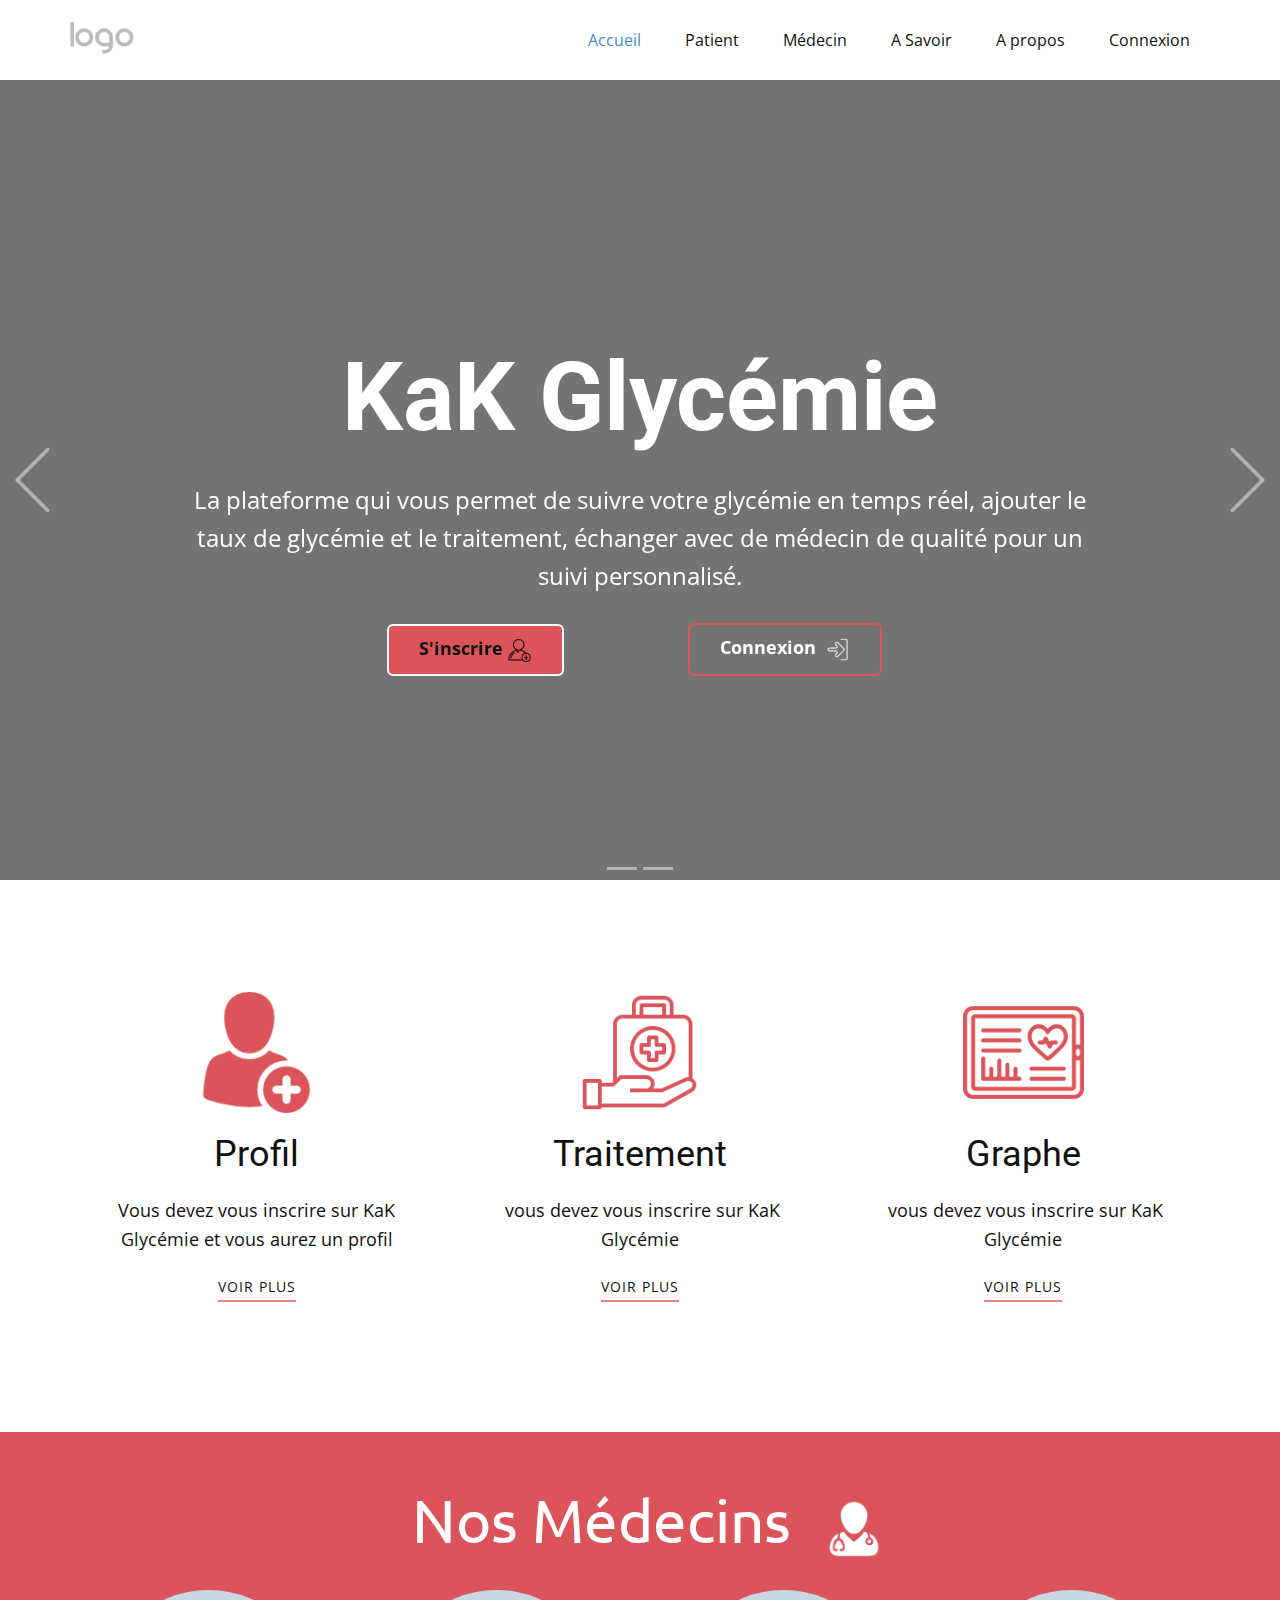
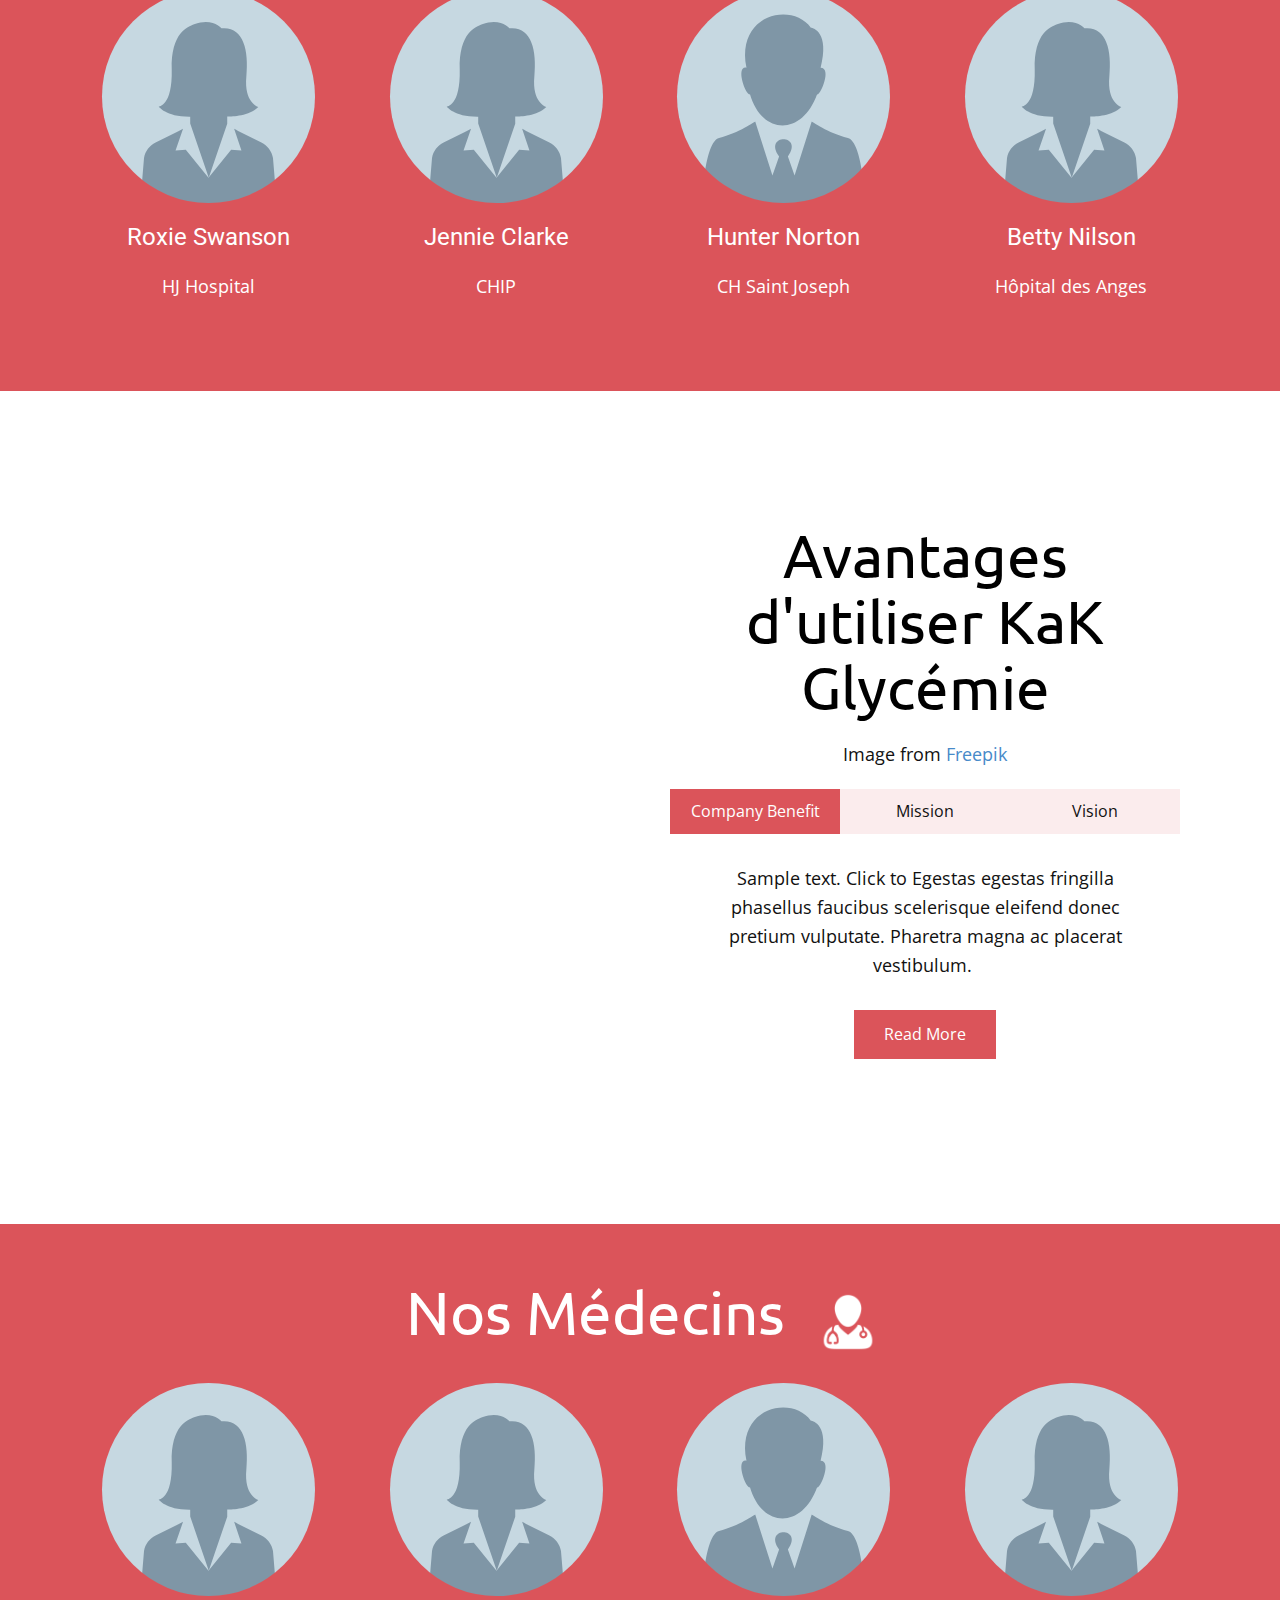
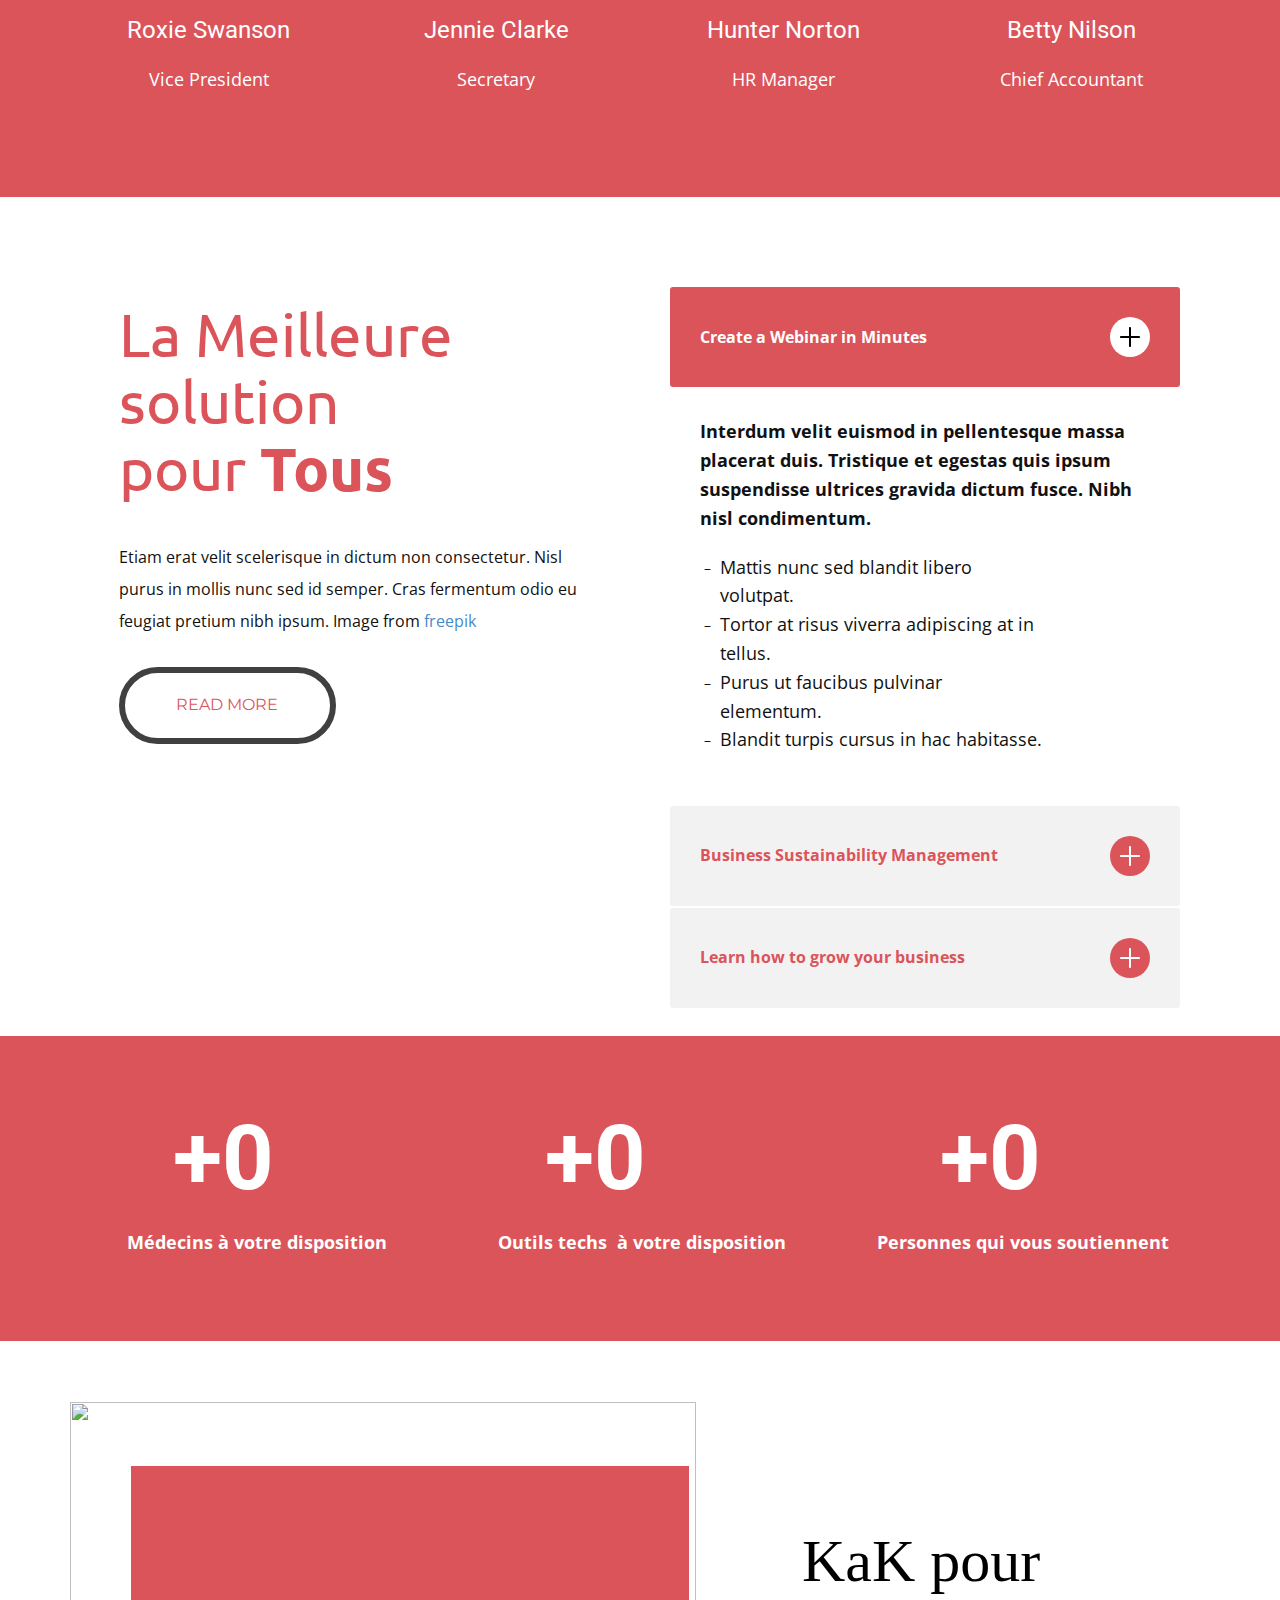
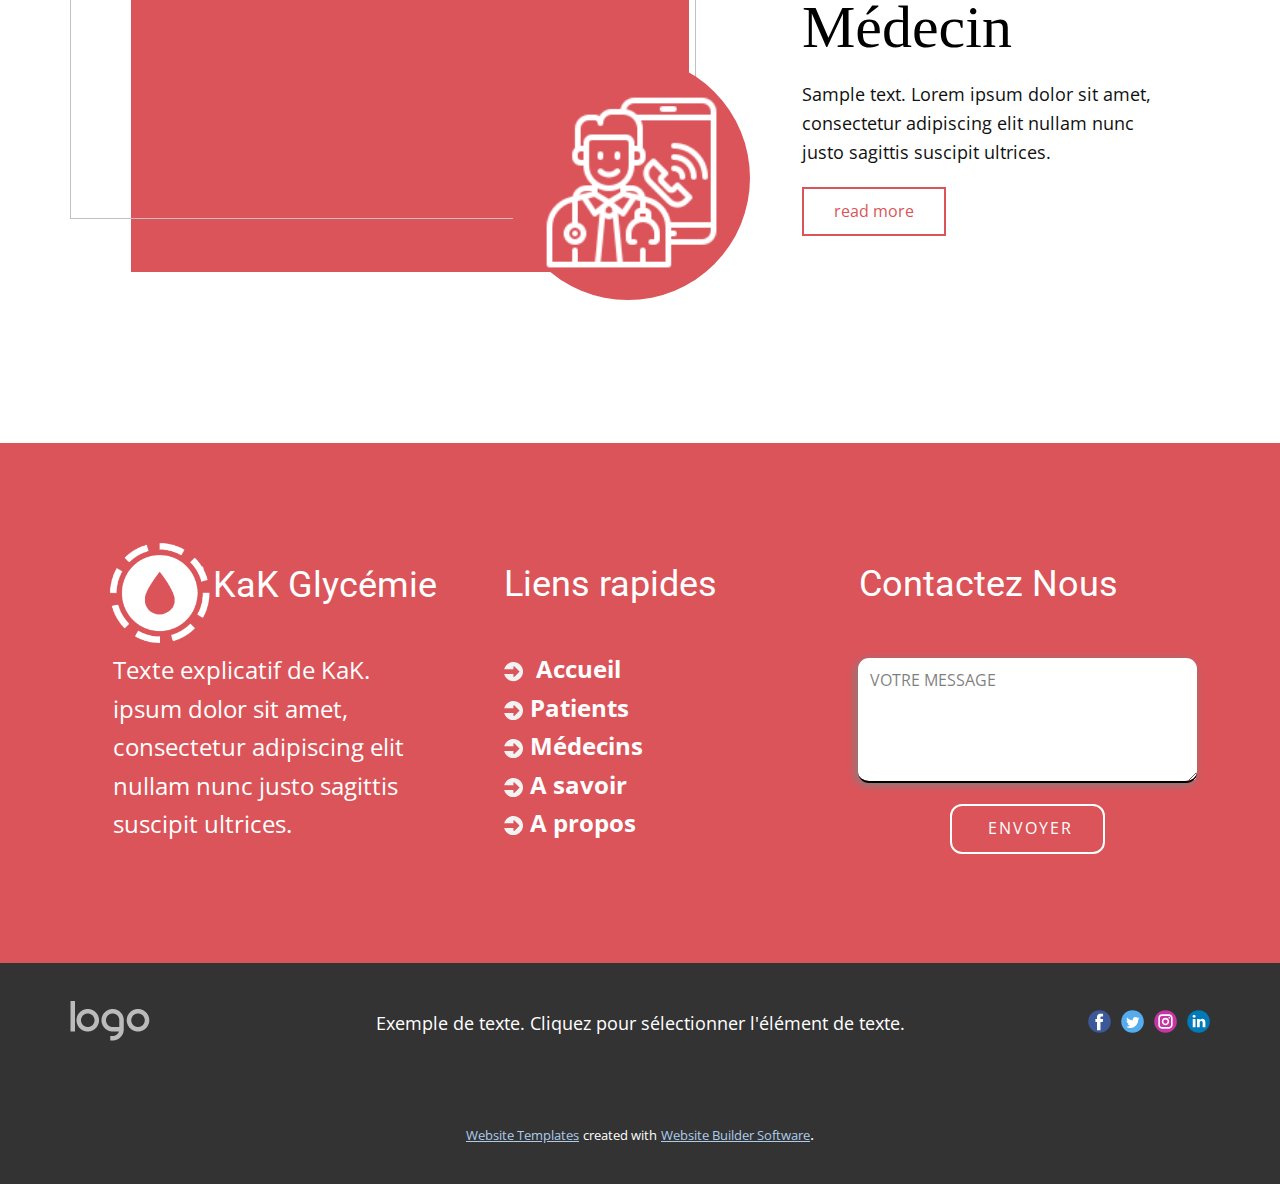
==== index.html @ fdfb2a0a "first commit" ====
<!DOCTYPE html>
<html style="font-size: 16px;" lang="fr">

<head>
  <meta name="viewport" content="width=device-width, initial-scale=1.0">
  <meta charset="utf-8">
  <meta name="keywords" content="KaK Glycémie">
  <meta name="description" content="">
  <title>Home</title>
  <link rel="stylesheet" href="nicepage.css" media="screen">
  <link rel="stylesheet" href="Home.css" media="screen">
  <script class="u-script" type="text/javascript" src="jquery.js" defer=""></script>
  <script class="u-script" type="text/javascript" src="nicepage.js" defer=""></script>
  <meta name="generator" content="Nicepage 5.13.1, nicepage.com">
  <meta name="referrer" content="origin">
  <link id="u-theme-google-font" rel="stylesheet"
    href="https://fonts.googleapis.com/css?family=Roboto:100,100i,300,300i,400,400i,500,500i,700,700i,900,900i|Open+Sans:300,300i,400,400i,500,500i,600,600i,700,700i,800,800i">
  <link id="u-page-google-font" rel="stylesheet"
    href="https://fonts.googleapis.com/css?family=Ubuntu:300,300i,400,400i,500,500i,700,700i|Montserrat:100,100i,200,200i,300,300i,400,400i,500,500i,600,600i,700,700i,800,800i,900,900i">










  <script type="application/ld+json">{
		"@context": "http://schema.org",
		"@type": "Organization",
		"name": "",
		"logo": "images/default-logo.png",
		"sameAs": []
}</script>
  <meta name="theme-color" content="#478ac9">
  <meta property="og:title" content="Home">
  <meta property="og:type" content="website">
  <meta data-intl-tel-input-cdn-path="intlTelInput/">
</head>

<body data-home-page="Home.html" data-home-page-title="Home" class="u-body u-xl-mode" data-lang="fr">
  <header class="u-clearfix u-header u-header" id="sec-407e">
    <div class="u-clearfix u-sheet u-valign-middle u-sheet-1">
      <a href="https://nicepage.com" class="u-image u-logo u-image-1" data-image-width="80" data-image-height="40">
        <img src="images/default-logo.png" class="u-logo-image u-logo-image-1">
      </a>
      <nav class="u-menu u-menu-dropdown u-offcanvas u-menu-1">
        <div class="menu-collapse" style="font-size: 1rem; letter-spacing: 0px;">
          <a class="u-button-style u-custom-left-right-menu-spacing u-custom-padding-bottom u-custom-top-bottom-menu-spacing u-nav-link u-text-active-palette-1-base u-text-hover-palette-2-base"
            href="#">
            <svg class="u-svg-link" viewBox="0 0 24 24">
              <use xmlns:xlink="http://www.w3.org/1999/xlink" xlink:href="#menu-hamburger"></use>
            </svg>
            <svg class="u-svg-content" version="1.1" id="menu-hamburger" viewBox="0 0 16 16" x="0px" y="0px"
              xmlns:xlink="http://www.w3.org/1999/xlink" xmlns="http://www.w3.org/2000/svg">
              <g>
                <rect y="1" width="16" height="2"></rect>
                <rect y="7" width="16" height="2"></rect>
                <rect y="13" width="16" height="2"></rect>
              </g>
            </svg>
          </a>
        </div>
        <div class="u-custom-menu u-nav-container">
          <ul class="u-nav u-unstyled u-nav-1">
            <li class="u-nav-item"><a
                class="u-button-style u-nav-link u-text-active-palette-1-base u-text-hover-palette-2-base" href="index.html"
                style="padding: 10px 20px;">Accueil</a>
            </li>
            <li class="u-nav-item"><a
              class="u-button-style u-nav-link u-text-active-palette-1-base u-text-hover-palette-2-base" href="patient.html"
              style="padding: 10px 20px;">Patient</a>
          </li>
          <li class="u-nav-item"><a
            class="u-button-style u-nav-link u-text-active-palette-1-base u-text-hover-palette-2-base" href="medecin.html"
            style="padding: 10px 20px;">Médecin</a>
          </li>
          <li class="u-nav-item"><a
            class="u-button-style u-nav-link u-text-active-palette-1-base u-text-hover-palette-2-base" href="asavoir.html"
            style="padding: 10px 20px;">A Savoir</a>
          </li>
          <li class="u-nav-item"><a
            class="u-button-style u-nav-link u-text-active-palette-1-base u-text-hover-palette-2-base" href="À-propos-de.html"
            style="padding: 10px 20px;">A propos</a>
          </li>
          <li class="u-nav-item"><a
            class="u-button-style u-nav-link u-text-active-palette-1-base u-text-hover-palette-2-base" href="#"
            style="padding: 10px 20px;">Connexion</a>
          </li>
          </ul>
        </div>
        <div class="u-custom-menu u-nav-container-collapse">
          <div class="u-black u-container-style u-inner-container-layout u-opacity u-opacity-95 u-sidenav">
            <div class="u-inner-container-layout u-sidenav-overflow">
              <div class="u-menu-close"></div>
              <ul class="u-align-center u-nav u-popupmenu-items u-unstyled u-nav-2">
                <li class="u-nav-item"><a class="u-button-style u-nav-link" href="index.html">Accueil</a>
                </li>
                <li class="u-nav-item"><a class="u-button-style u-nav-link" href="À-propos-de.html">À propos de</a>
                </li>
                <li class="u-nav-item"><a class="u-button-style u-nav-link" href="#">asavoir</a>
                </li>
                <li class="u-nav-item"><a class="u-button-style u-nav-link" href="#">connexion</a>
                </li>
                <li class="u-nav-item"><a class="u-button-style u-nav-link" href="#">Home</a>
                </li>
                <li class="u-nav-item"><a class="u-button-style u-nav-link" href="asavoir.html">asavoir</a>
                </li>
              </ul>
            </div>
          </div>
          <div class="u-black u-menu-overlay u-opacity u-opacity-70"></div>
        </div>
      </nav>
    </div>
  </header>
  <section class="u-carousel u-slide u-block-5c04-1" id="carousel_7683" data-interval="5000" data-u-ride="carousel">
    <ol class="u-absolute-hcenter u-carousel-indicators u-block-5c04-2">
      <li data-u-target="#carousel_7683" class="u-active u-grey-30" data-u-slide-to="0"></li>
      <li data-u-target="#carousel_7683" class="u-grey-30" data-u-slide-to="1"></li>
    </ol>
    <div class="u-carousel-inner" role="listbox">
      <div class="u-active u-align-center u-carousel-item u-clearfix u-image u-shading u-section-1-1" src=""
        data-image-width="1280" data-image-height="853">
        <div class="u-clearfix u-sheet u-sheet-1">
          <h1 class="u-text u-text-default u-title u-text-1">KaK Glycémie</h1>
          <p class="u-large-text u-text u-text-variant u-text-2">La plateforme qui vous permet de suivre votre glycémie
            en temps réel, ajouter le taux de glycémie et le traitement, échanger avec de médecin de qualité pour un
            suivi personnalisé.</p>
          <a href="https://nicepage.com/c/grid-website-templates"
            class="u-border-2 u-border-palette-2-base u-btn u-btn-round u-button-style u-hover-palette-2-base u-none u-radius-6 u-text-body-alt-color u-text-hover-white u-btn-1">Connexion&nbsp;&nbsp;<span
              class="u-file-icon u-icon u-text-white u-icon-1"><img src="images/5178725-48355509.png" alt=""></span>
          </a>
          <a href="https://nicepage.com/c/grid-website-templates"
            class="u-active-palette-2-dark-1 u-border-2 u-border-active-white u-border-hover-black u-border-white u-btn u-btn-round u-button-style u-palette-2-base u-radius-6 u-text-body-color u-text-hover-white u-btn-2">
            S'inscrire&nbsp;<span class="u-file-icon u-icon u-icon-2"><img src="images/184304.png" alt=""></span>
          </a>
        </div>
      </div>
      <div class="u-align-center u-carousel-item u-clearfix u-image u-shading u-section-1-2" src=""
        data-image-width="531" data-image-height="302">
        <div class="u-clearfix u-sheet u-sheet-1">
          <h1 class="u-text u-text-default u-title u-text-1">KaK Glycémie</h1>
          <p class="u-large-text u-text u-text-variant u-text-2">La plateforme qui vous permet de suivre votre glycémie
            en temps réel, ajouter le taux de glycémie et le traitement, échanger avec de médecin de qualité pour un
            suivi personnalisé.</p>
          <a href="https://nicepage.com/c/grid-website-templates"
            class="u-border-2 u-border-palette-2-base u-btn u-btn-round u-button-style u-hover-palette-2-base u-none u-radius-6 u-text-body-alt-color u-text-hover-white u-btn-1">Connexion&nbsp;&nbsp;<span
              class="u-file-icon u-icon u-text-white u-icon-1"><img src="images/5178725-48355509.png" alt=""></span>
          </a>
          <a href="https://nicepage.com/c/grid-website-templates"
            class="u-active-palette-2-dark-1 u-border-2 u-border-active-white u-border-hover-black u-border-white u-btn u-btn-round u-button-style u-palette-2-base u-radius-6 u-text-body-color u-text-hover-white u-btn-2">
            S'inscrire&nbsp;<span class="u-file-icon u-icon u-icon-2"><img src="images/184304.png" alt=""></span>
          </a>
        </div>
      </div>
    </div>
    <a class="u-absolute-vcenter u-carousel-control u-carousel-control-prev u-text-grey-30 u-block-5c04-3"
      href="#carousel_7683" role="button" data-u-slide="prev">
      <span aria-hidden="true">
        <svg class="u-svg-link" viewBox="0 0 477.175 477.175">
          <path d="M145.188,238.575l215.5-215.5c5.3-5.3,5.3-13.8,0-19.1s-13.8-5.3-19.1,0l-225.1,225.1c-5.3,5.3-5.3,13.8,0,19.1l225.1,225
                    c2.6,2.6,6.1,4,9.5,4s6.9-1.3,9.5-4c5.3-5.3,5.3-13.8,0-19.1L145.188,238.575z"></path>
        </svg>
      </span>
      <span class="sr-only">Previous</span>
    </a>
    <a class="u-absolute-vcenter u-carousel-control u-carousel-control-next u-text-grey-30 u-block-5c04-4"
      href="#carousel_7683" role="button" data-u-slide="next">
      <span aria-hidden="true">
        <svg class="u-svg-link" viewBox="0 0 477.175 477.175">
          <path
            d="M360.731,229.075l-225.1-225.1c-5.3-5.3-13.8-5.3-19.1,0s-5.3,13.8,0,19.1l215.5,215.5l-215.5,215.5
                    c-5.3,5.3-5.3,13.8,0,19.1c2.6,2.6,6.1,4,9.5,4c3.4,0,6.9-1.3,9.5-4l225.1-225.1C365.931,242.875,365.931,234.275,360.731,229.075z">
          </path>
        </svg>
      </span>
      <span class="sr-only">Suivant</span>
    </a>
  </section>
  <section class="u-align-center u-clearfix u-section-2" id="sec-c977">
    <div class="u-align-left u-clearfix u-sheet u-valign-middle u-sheet-1">
      <div class="u-expanded-width u-list u-list-1">
        <div class="u-repeater u-repeater-1">
          <div class="u-align-center u-container-style u-list-item u-repeater-item">
            <div class="u-container-layout u-similar-container u-valign-top u-container-layout-1"><span
                class="u-file-icon u-icon u-text-palette-2-base u-icon-1"><img src="images/72648-87b3c86e.png"
                  alt=""></span>
              <h3 class="u-align-center u-text u-text-default u-text-1">Profil</h3>
              <p class="u-align-center u-text u-text-2"> Vous devez vous inscrire sur KaK Glycémie et vous aurez un
                profil</p>
              <a href=""
                class="u-active-none u-border-2 u-border-no-left u-border-no-right u-border-no-top u-border-palette-2-light-1 u-btn u-button-style u-hover-none u-none u-text-body-color u-btn-1">VOir
                plus</a>
            </div>
          </div>
          <div class="u-container-style u-list-item u-repeater-item">
            <div class="u-container-layout u-similar-container u-valign-top u-container-layout-2"><span
                class="u-file-icon u-icon u-text-palette-2-base u-icon-2"><img src="images/3079219-feb4d4a1.png"
                  alt=""></span>
              <h3 class="u-align-center u-text u-text-default u-text-3">Traitement</h3>
              <p class="u-align-center u-text u-text-4"> &nbsp;vous devez vous inscrire sur KaK Glycémie</p>
              <a href=""
                class="u-active-none u-border-2 u-border-no-left u-border-no-right u-border-no-top u-border-palette-2-light-1 u-btn u-button-style u-hover-none u-none u-text-body-color u-btn-2">Voir
                Plus</a>
            </div>
          </div>
          <div class="u-container-style u-list-item u-repeater-item">
            <div class="u-container-layout u-similar-container u-valign-top u-container-layout-3"><span
                class="u-file-icon u-icon u-text-palette-2-base u-icon-3"><img src="images/6902414-8553c596.png"
                  alt=""></span>
              <h3 class="u-align-center u-text u-text-default u-text-5">Graphe</h3>
              <p class="u-align-center u-text u-text-6"> &nbsp;vous devez vous inscrire sur KaK Glycémie</p>
              <a href=""
                class="u-active-none u-border-2 u-border-no-left u-border-no-right u-border-no-top u-border-palette-2-light-1 u-btn u-button-style u-hover-none u-none u-text-body-color u-btn-3">Voir
                plus</a>
            </div>
          </div>
        </div>
      </div>
    </div>
  </section>
  <section class="u-align-center u-clearfix u-palette-2-base u-section-3" id="sec-0379">
    <div class="u-clearfix u-sheet u-sheet-1">
      <h2 class="u-text u-text-body-alt-color u-text-1">Nos Médecins &nbsp;<span
          class="u-file-icon u-icon u-text-white u-icon-1"><img src="images/4526826-036c2cf5.png" alt=""></span>&nbsp;
      </h2>
      <div class="u-expanded-width u-list u-list-1">
        <div class="u-repeater u-repeater-1">
          <div class="u-align-center u-container-style u-list-item u-repeater-item">
            <div class="u-container-layout u-similar-container u-valign-top u-container-layout-1">
              <div alt="" class="u-image u-image-circle u-image-1" src="" data-image-width="500"
                data-image-height="500"></div>
              <h5 class="u-text u-text-body-alt-color u-text-2">Roxie Swanson</h5>
              <p class="u-text u-text-3">HJ Hospital</p>
            </div>
          </div>
          <div class="u-align-center u-container-style u-list-item u-repeater-item">
            <div class="u-container-layout u-similar-container u-valign-top u-container-layout-2">
              <div alt="" class="u-image u-image-circle u-image-2" src="" data-image-width="500"
                data-image-height="500"></div>
              <h5 class="u-text u-text-body-alt-color u-text-4">Jennie Clarke</h5>
              <p class="u-text u-text-5">CHIP</p>
            </div>
          </div>
          <div class="u-align-center u-container-style u-list-item u-repeater-item">
            <div class="u-container-layout u-similar-container u-valign-top u-container-layout-3">
              <div alt="" class="u-image u-image-circle u-image-3" src="" data-image-width="500"
                data-image-height="500"></div>
              <h5 class="u-text u-text-body-alt-color u-text-6">Hunter Norton</h5>
              <p class="u-text u-text-7">CH Saint Joseph</p>
            </div>
          </div>
          <div class="u-align-center u-container-style u-list-item u-repeater-item">
            <div class="u-container-layout u-similar-container u-valign-top u-container-layout-4">
              <div alt="" class="u-image u-image-circle u-image-4" src="" data-image-width="500"
                data-image-height="500"></div>
              <h5 class="u-text u-text-body-alt-color u-text-8">Betty Nilson</h5>
              <p class="u-text u-text-9">Hôpital des Anges</p>
            </div>
          </div>
        </div>
      </div>
    </div>
  </section>
  <section class="u-clearfix u-section-4" id="carousel_7710">
    <div class="u-clearfix u-sheet u-valign-middle u-sheet-1">
      <div class="u-clearfix u-expanded-width u-layout-wrap u-layout-wrap-1">
        <div class="u-gutter-0 u-layout">
          <div class="u-layout-row">
            <div class="u-container-style u-layout-cell u-size-30 u-layout-cell-1">
              <div class="u-container-layout u-valign-bottom u-container-layout-1">
                <img class="u-expanded-width u-image u-image-contain u-image-default u-image-1"
                  src="images/21517133_37.png" alt="" data-image-width="1300" data-image-height="1733"
                  data-animation-name="customAnimationIn" data-animation-duration="2000">
              </div>
            </div>
            <div class="u-container-align-center u-container-style u-layout-cell u-size-30 u-layout-cell-2">
              <div class="u-container-layout u-valign-middle u-container-layout-2">
                <h2 class="u-align-center u-text u-text-default u-text-1">Avantages d'utiliser KaK Glycémie</h2>
                <p class="u-align-center u-text u-text-2">Image from <a href="https://freepik.com"
                    class="u-active-none u-border-none u-btn u-button-link u-button-style u-hover-none u-none u-text-palette-1-base u-btn-1">Freepik</a>
                </p>
                <div class="u-expanded-width u-tab-links-align-justify u-tabs u-tabs-1">
                  <ul class="u-spacing-0 u-tab-list u-unstyled" role="tablist">
                    <li class="u-tab-item" role="presentation">
                      <a class="active u-active-palette-2-base u-button-style u-hover-palette-2-light-1 u-palette-2-light-3 u-tab-link u-tab-link-1"
                        id="link-tab-77f2" href="#tab-77f2" role="tab" aria-controls="tab-77f2" aria-selected="true">
                        Company Benefit</a>
                    </li>
                    <li class="u-tab-item" role="presentation">
                      <a class="u-active-palette-2-base u-button-style u-hover-palette-2-light-1 u-palette-2-light-3 u-tab-link u-tab-link-2"
                        id="link-tab-d6d2" href="#tab-d6d2" role="tab" aria-controls="tab-d6d2"
                        aria-selected="false">Mission</a>
                    </li>
                    <li class="u-tab-item" role="presentation">
                      <a class="u-active-palette-2-base u-button-style u-hover-palette-2-light-1 u-palette-2-light-3 u-tab-link u-tab-link-3"
                        id="link-tab-0c22" href="#tab-0c22" role="tab" aria-controls="tab-0c22"
                        aria-selected="false">Vision</a>
                    </li>
                  </ul>
                  <div class="u-tab-content">
                    <div class="u-container-style u-shape-rectangle u-tab-active u-tab-pane" id="tab-77f2"
                      role="tabpanel" aria-labelledby="link-tab-77f2">
                      <div class="u-container-layout u-container-layout-3">
                        <p class="u-align-center u-text u-text-default u-text-3"> Sample text. Click to Egestas egestas
                          fringilla phasellus faucibus scelerisque eleifend donec pretium vulputate. Pharetra magna ac
                          placerat vestibulum.&nbsp;</p>
                        <a href="https://nicepage.cloud"
                          class="u-align-center u-border-none u-btn u-button-style u-hover-palette-2-light-1 u-palette-2-base u-text-hover-grey-80 u-btn-2">Read
                          More</a>
                      </div>
                    </div>
                    <div class="u-container-style u-shape-rectangle u-tab-pane" id="tab-d6d2" role="tabpanel"
                      aria-labelledby="link-tab-d6d2">
                      <div class="u-container-layout u-container-layout-4">
                        <p class="u-text u-text-default u-text-4"> Sample text. Click to Egestas egestas fringilla
                          phasellus faucibus scelerisque eleifend donec pretium vulputate. Pharetra magna ac placerat
                          vestibulum.&nbsp;</p>
                      </div>
                    </div>
                    <div class="u-container-style u-shape-rectangle u-tab-pane" id="tab-0c22" role="tabpanel"
                      aria-labelledby="link-tab-0c22">
                      <div class="u-container-layout u-container-layout-5">
                        <ul class="u-custom-list u-spacing-10 u-text u-text-default u-text-5">
                          <li>
                            <div class="u-list-icon u-text-palette-1-base">
                              <svg class="u-svg-content" viewBox="0 0 512 512" id="svg-6578">
                                <path d="m202.6 478-202.6-186.6 70.5-76.6 121.5 111.9 239.4-292.7 80.6 65.9z"
                                  fill="currentColor"></path>
                              </svg>
                            </div> Interactively monetize customer
                          </li>
                          <li>
                            <div class="u-list-icon u-text-palette-1-base">
                              <svg class="u-svg-content" viewBox="0 0 512 512" id="svg-6578">
                                <path d="m202.6 478-202.6-186.6 70.5-76.6 121.5 111.9 239.4-292.7 80.6 65.9z"
                                  fill="currentColor"></path>
                              </svg>
                            </div>Enthusiastically underwhelm distinctive
                          </li>
                          <li>
                            <div class="u-list-icon u-text-palette-1-base">
                              <svg class="u-svg-content" viewBox="0 0 512 512" id="svg-6578">
                                <path d="m202.6 478-202.6-186.6 70.5-76.6 121.5 111.9 239.4-292.7 80.6 65.9z"
                                  fill="currentColor"></path>
                              </svg>
                            </div>Energistically fabrica intuitive infomediaries
                          </li>
                          <li>
                            <div class="u-list-icon u-text-palette-1-base">
                              <svg class="u-svg-content" viewBox="0 0 512 512" id="svg-6578">
                                <path d="m202.6 478-202.6-186.6 70.5-76.6 121.5 111.9 239.4-292.7 80.6 65.9z"
                                  fill="currentColor"></path>
                              </svg>
                            </div>Continually expedite standards compliant
                          </li>
                        </ul>
                        <a href="https://nicepage.cc" class="u-btn u-button-style u-btn-3">Read More</a>
                      </div>
                    </div>
                  </div>
                </div>
              </div>
            </div>
          </div>
        </div>
      </div>
    </div>
  </section>
  <section class="u-align-center u-clearfix u-palette-2-base u-section-5" id="sec-eaad">
    <div class="u-clearfix u-sheet u-sheet-1">
      <h2 class="u-text u-text-body-alt-color u-text-1">Nos Médecins &nbsp;<span
          class="u-file-icon u-icon u-text-white u-icon-1"><img src="images/4526826-27.png" alt=""></span>&nbsp;
      </h2>
      <div class="u-expanded-width u-list u-list-1">
        <div class="u-repeater u-repeater-1">
          <div class="u-align-center u-container-style u-list-item u-repeater-item">
            <div class="u-container-layout u-similar-container u-valign-top u-container-layout-1">
              <div alt="" class="u-image u-image-circle u-image-1" src="" data-image-width="500"
                data-image-height="500"></div>
              <h5 class="u-text u-text-body-alt-color u-text-2">Roxie Swanson</h5>
              <p class="u-text u-text-3">Vice President</p>
            </div>
          </div>
          <div class="u-align-center u-container-style u-list-item u-repeater-item">
            <div class="u-container-layout u-similar-container u-valign-top u-container-layout-2">
              <div alt="" class="u-image u-image-circle u-image-2" src="" data-image-width="500"
                data-image-height="500"></div>
              <h5 class="u-text u-text-body-alt-color u-text-4">Jennie Clarke</h5>
              <p class="u-text u-text-5">Secretary</p>
            </div>
          </div>
          <div class="u-align-center u-container-style u-list-item u-repeater-item">
            <div class="u-container-layout u-similar-container u-valign-top u-container-layout-3">
              <div alt="" class="u-image u-image-circle u-image-3" src="" data-image-width="500"
                data-image-height="500"></div>
              <h5 class="u-text u-text-body-alt-color u-text-6">Hunter Norton</h5>
              <p class="u-text u-text-7">HR Manager</p>
            </div>
          </div>
          <div class="u-align-center u-container-style u-list-item u-repeater-item">
            <div class="u-container-layout u-similar-container u-valign-top u-container-layout-4">
              <div alt="" class="u-image u-image-circle u-image-4" src="" data-image-width="500"
                data-image-height="500"></div>
              <h5 class="u-text u-text-body-alt-color u-text-8">Betty Nilson</h5>
              <p class="u-text u-text-9">Chief Accountant</p>
            </div>
          </div>
        </div>
      </div>
    </div>
  </section>
  <section class="u-align-center u-clearfix u-section-6" id="sec-eadf">
    <div class="u-clearfix u-sheet u-sheet-1">
      <div class="u-clearfix u-expanded-width u-layout-wrap u-layout-wrap-1">
        <div class="u-layout">
          <div class="u-layout-row">
            <div class="u-align-left u-container-align-left u-container-style u-layout-cell u-size-30 u-layout-cell-1">
              <div class="u-container-layout u-container-layout-1">
                <h2 class="u-align-left u-text u-text-palette-2-base u-text-1">La&nbsp;Meilleure solution<span
                    style="font-weight: 700;">
                    <br>
                    <span style="font-weight: 400;">pour&nbsp;</span>Tous
                  </span>
                </h2>
                <p class="u-align-left u-text u-text-2">Etiam erat velit scelerisque in dictum non consectetur. Nisl
                  purus in mollis nunc sed id semper. Cras fermentum odio eu feugiat pretium nibh ipsum. Image from <a
                    href="https://freepik.com"
                    class="u-active-none u-border-none u-btn u-button-link u-button-style u-hover-none u-none u-text-palette-1-base u-btn-1">freepik</a>
                </p>
                <a href="https://nicepage.cc"
                  class="u-active-palette-2-base u-align-left u-border-6 u-border-grey-75 u-btn u-btn-round u-button-style u-custom-font u-font-montserrat u-hover-palette-2-light-1 u-none u-radius-50 u-text-active-white u-text-hover-grey-10 u-text-palette-2-base u-btn-2">read
                  more</a>
              </div>
            </div>
            <div class="u-container-style u-layout-cell u-size-30 u-white u-layout-cell-2">
              <div class="u-container-layout u-valign-top u-container-layout-2">
                <div class="u-accordion u-expanded-width u-spacing-2 u-accordion-1">
                  <div class="u-accordion-item u-accordion-item-1">
                    <a class="active u-accordion-link u-active-palette-2-base u-button-style u-grey-5 u-hover-palette-2-light-1 u-radius-3 u-text-active-white u-text-hover-grey-80 u-text-palette-2-base u-accordion-link-1"
                      id="link-accordion-7c0e" aria-controls="accordion-7c0e" aria-selected="true">
                      <span class="u-accordion-link-text">Create a Webinar in Minutes</span><span
                        class="u-accordion-link-icon u-active-white u-hover-grey-80 u-icon u-icon-circle u-palette-2-base u-text-active-black u-icon-1"><svg
                          class="u-svg-link" preserveAspectRatio="xMidYMin slice" viewBox="0 0 426.66667 426.66667"
                          style="">
                          <use xmlns:xlink="http://www.w3.org/1999/xlink" xlink:href="#svg-347e"></use>
                        </svg><svg class="u-svg-content" viewBox="0 0 426.66667 426.66667" id="svg-347e">
                          <path
                            d="m405.332031 192h-170.664062v-170.667969c0-11.773437-9.558594-21.332031-21.335938-21.332031-11.773437 0-21.332031 9.558594-21.332031 21.332031v170.667969h-170.667969c-11.773437 0-21.332031 9.558594-21.332031 21.332031 0 11.777344 9.558594 21.335938 21.332031 21.335938h170.667969v170.664062c0 11.777344 9.558594 21.335938 21.332031 21.335938 11.777344 0 21.335938-9.558594 21.335938-21.335938v-170.664062h170.664062c11.777344 0 21.335938-9.558594 21.335938-21.335938 0-11.773437-9.558594-21.332031-21.335938-21.332031zm0 0">
                          </path>
                        </svg></span>
                    </a>
                    <div
                      class="u-accordion-active u-accordion-pane u-align-left u-container-style u-white u-accordion-pane-1"
                      id="accordion-7c0e" aria-labelledby="link-accordion-7c0e">
                      <div class="u-container-layout u-valign-top u-container-layout-3">
                        <p class="u-text u-text-3">Interdum velit euismod in pellentesque massa placerat duis. Tristique
                          et egestas quis ipsum suspendisse ultrices gravida dictum fusce. Nibh nisl condimentum.</p>
                        <ul class="u-custom-list u-text u-text-4">
                          <li>
                            <div class="u-list-icon">
                              <div xmlns="http://www.w3.org/2000/svg" xmlns:xlink="http://www.w3.org/1999/xlink"
                                version="1.1" xml:space="preserve" class="u-svg-content">–</div>
                            </div>Mattis nunc sed blandit libero volutpat.
                          </li>
                          <li>
                            <div class="u-list-icon">
                              <div xmlns="http://www.w3.org/2000/svg" xmlns:xlink="http://www.w3.org/1999/xlink"
                                version="1.1" xml:space="preserve" class="u-svg-content">–</div>
                            </div>Tortor at risus viverra adipiscing at in tellus.
                          </li>
                          <li>
                            <div class="u-list-icon">
                              <div xmlns="http://www.w3.org/2000/svg" xmlns:xlink="http://www.w3.org/1999/xlink"
                                version="1.1" xml:space="preserve" class="u-svg-content">–</div>
                            </div>Purus ut faucibus pulvinar elementum.
                          </li>
                          <li>
                            <div class="u-list-icon">
                              <div xmlns="http://www.w3.org/2000/svg" xmlns:xlink="http://www.w3.org/1999/xlink"
                                version="1.1" xml:space="preserve" class="u-svg-content">–</div>
                            </div>Blandit turpis cursus in hac habitasse.
                          </li>
                        </ul>
                      </div>
                    </div>
                  </div>
                  <div class="u-accordion-item u-accordion-item-2">
                    <a class="u-accordion-link u-active-palette-2-base u-button-style u-grey-5 u-hover-palette-2-light-1 u-radius-3 u-text-active-white u-text-hover-grey-80 u-text-palette-2-base u-accordion-link-2"
                      id="link-accordion-05cb" aria-controls="accordion-05cb" aria-selected="false">
                      <span class="u-accordion-link-text">Business Sustainability Management</span><span
                        class="u-accordion-link-icon u-active-white u-hover-grey-80 u-icon u-icon-circle u-palette-2-base u-text-active-black u-icon-2"><svg
                          class="u-svg-link" preserveAspectRatio="xMidYMin slice" viewBox="0 0 426.66667 426.66667"
                          style="">
                          <use xmlns:xlink="http://www.w3.org/1999/xlink" xlink:href="#svg-ae03"></use>
                        </svg><svg class="u-svg-content" viewBox="0 0 426.66667 426.66667" id="svg-ae03">
                          <path
                            d="m405.332031 192h-170.664062v-170.667969c0-11.773437-9.558594-21.332031-21.335938-21.332031-11.773437 0-21.332031 9.558594-21.332031 21.332031v170.667969h-170.667969c-11.773437 0-21.332031 9.558594-21.332031 21.332031 0 11.777344 9.558594 21.335938 21.332031 21.335938h170.667969v170.664062c0 11.777344 9.558594 21.335938 21.332031 21.335938 11.777344 0 21.335938-9.558594 21.335938-21.335938v-170.664062h170.664062c11.777344 0 21.335938-9.558594 21.335938-21.335938 0-11.773437-9.558594-21.332031-21.335938-21.332031zm0 0">
                          </path>
                        </svg></span>
                    </a>
                    <div class="u-accordion-pane u-container-style u-white u-accordion-pane-2" id="accordion-05cb"
                      aria-labelledby="link-accordion-05cb">
                      <div class="u-container-layout u-valign-top u-container-layout-4">
                        <ul class="u-custom-list u-text u-text-5">
                          <li>
                            <div class="u-list-icon">
                              <div xmlns="http://www.w3.org/2000/svg" xmlns:xlink="http://www.w3.org/1999/xlink"
                                version="1.1" xml:space="preserve" class="u-svg-content">–</div>
                            </div>Interdum velit euismod in pellentesque massa.
                          </li>
                          <li>
                            <div class="u-list-icon">
                              <div xmlns="http://www.w3.org/2000/svg" xmlns:xlink="http://www.w3.org/1999/xlink"
                                version="1.1" xml:space="preserve" class="u-svg-content">–</div>
                            </div>Tristique et egestas quis ipsum suspendisse ultrices gravidae.
                          </li>
                          <li>
                            <div class="u-list-icon">
                              <div xmlns="http://www.w3.org/2000/svg" xmlns:xlink="http://www.w3.org/1999/xlink"
                                version="1.1" xml:space="preserve" class="u-svg-content">–</div>
                            </div>Nibh nisl condimentum id venenatis a condimentum.
                          </li>
                          <li>
                            <div class="u-list-icon">
                              <div xmlns="http://www.w3.org/2000/svg" xmlns:xlink="http://www.w3.org/1999/xlink"
                                version="1.1" xml:space="preserve" class="u-svg-content">–</div>
                            </div>Diam volutpat commodo sed egestas egestas fringilla.
                          </li>
                        </ul>
                      </div>
                    </div>
                  </div>
                  <div class="u-accordion-item u-accordion-item-3">
                    <a class="u-accordion-link u-active-palette-2-base u-button-style u-grey-5 u-hover-palette-2-light-1 u-radius-3 u-text-active-white u-text-hover-grey-80 u-text-palette-2-base u-accordion-link-3"
                      id="link-accordion-a6bb" aria-controls="accordion-a6bb" aria-selected="false">
                      <span class="u-accordion-link-text">Learn how to grow your business</span><span
                        class="u-accordion-link-icon u-active-white u-hover-grey-80 u-icon u-icon-circle u-palette-2-base u-text-active-black u-icon-3"><svg
                          class="u-svg-link" preserveAspectRatio="xMidYMin slice" viewBox="0 0 426.66667 426.66667"
                          style="">
                          <use xmlns:xlink="http://www.w3.org/1999/xlink" xlink:href="#svg-a4a8"></use>
                        </svg><svg class="u-svg-content" viewBox="0 0 426.66667 426.66667" id="svg-a4a8">
                          <path
                            d="m405.332031 192h-170.664062v-170.667969c0-11.773437-9.558594-21.332031-21.335938-21.332031-11.773437 0-21.332031 9.558594-21.332031 21.332031v170.667969h-170.667969c-11.773437 0-21.332031 9.558594-21.332031 21.332031 0 11.777344 9.558594 21.335938 21.332031 21.335938h170.667969v170.664062c0 11.777344 9.558594 21.335938 21.332031 21.335938 11.777344 0 21.335938-9.558594 21.335938-21.335938v-170.664062h170.664062c11.777344 0 21.335938-9.558594 21.335938-21.335938 0-11.773437-9.558594-21.332031-21.335938-21.332031zm0 0">
                          </path>
                        </svg></span>
                    </a>
                    <div class="u-accordion-pane u-container-style u-white u-accordion-pane-3" id="accordion-a6bb"
                      aria-labelledby="link-accordion-a6bb">
                      <div class="u-container-layout u-valign-top u-container-layout-5">
                        <ul class="u-custom-list u-text u-text-6">
                          <li>
                            <div class="u-list-icon">
                              <div xmlns="http://www.w3.org/2000/svg" xmlns:xlink="http://www.w3.org/1999/xlink"
                                version="1.1" xml:space="preserve" class="u-svg-content">–</div>
                            </div>Mattis nunc sed blandit libero volutpat.
                          </li>
                          <li>
                            <div class="u-list-icon">
                              <div xmlns="http://www.w3.org/2000/svg" xmlns:xlink="http://www.w3.org/1999/xlink"
                                version="1.1" xml:space="preserve" class="u-svg-content">–</div>
                            </div>Tortor at risus viverra adipiscing at in tellus.
                          </li>
                          <li>
                            <div class="u-list-icon">
                              <div xmlns="http://www.w3.org/2000/svg" xmlns:xlink="http://www.w3.org/1999/xlink"
                                version="1.1" xml:space="preserve" class="u-svg-content">–</div>
                            </div>Purus ut faucibus pulvinar elementum.
                          </li>
                          <li>
                            <div class="u-list-icon">
                              <div xmlns="http://www.w3.org/2000/svg" xmlns:xlink="http://www.w3.org/1999/xlink"
                                version="1.1" xml:space="preserve" class="u-svg-content">–</div>
                            </div>Blandit turpis cursus in hac habitasse.e.
                          </li>
                        </ul>
                      </div>
                    </div>
                  </div>
                </div>
              </div>
            </div>
          </div>
        </div>
      </div>
    </div>
  </section>
  <section class="u-clearfix u-palette-2-base u-section-7" id="sec-be3d">
    <div class="u-clearfix u-sheet u-valign-middle u-sheet-1">
      <div class="u-expanded-width u-list u-list-1">
        <div class="u-repeater u-repeater-1">
          <div class="u-align-center u-container-style u-list-item u-repeater-item">
            <div class="u-container-layout u-similar-container u-container-layout-1">
              <h1 class="u-text u-title u-text-1" data-animation-name="counter" data-animation-event="scroll"
                data-animation-duration="3000">+72&nbsp;<span class="u-file-icon u-icon u-icon-1"><img
                    src="images/4526826.png" alt=""></span>
              </h1>
              <p class="u-text u-text-2">Médecins à votre disposition</p>
            </div>
          </div>
          <div class="u-align-center u-container-style u-list-item u-repeater-item">
            <div class="u-container-layout u-similar-container u-container-layout-2">
              <h1 class="u-text u-title u-text-3" data-animation-name="counter" data-animation-event="scroll"
                data-animation-duration="3000">+5&nbsp;&nbsp;<span class="u-file-icon u-icon"><img
                    src="images/4422877.png" alt=""></span>
              </h1>
              <p class="u-text u-text-4">&nbsp;Outils techs&nbsp; à votre disposition</p>
            </div>
          </div>
          <div class="u-align-center u-container-style u-list-item u-repeater-item">
            <div class="u-container-layout u-similar-container u-container-layout-3">
              <h1 class="u-text u-title u-text-5" data-animation-name="counter" data-animation-event="scroll"
                data-animation-duration="3000">+100&nbsp;<span class="u-file-icon u-icon"><img src="images/3021350.png"
                    alt=""></span>
              </h1>
              <p class="u-text u-text-6">Personnes qui vous soutiennent</p>
            </div>
          </div>
        </div>
      </div>
    </div>
  </section>
  <section class="u-clearfix u-section-8" id="sec-f8a4">
    <div class="u-clearfix u-sheet u-sheet-1">
      <div class="u-clearfix u-expanded-width u-gutter-30 u-layout-wrap u-layout-wrap-1">
        <div class="u-layout">
          <div class="u-layout-row">
            <div class="u-align-left u-container-style u-layout-cell u-left-cell u-size-36 u-layout-cell-1">
              <div class="u-container-layout">
                <div class="u-palette-2-base u-shape u-shape-1"></div>
                <img class="u-image u-image-1" data-image-width="1280" data-image-height="853"
                  src="images/210fa24c473dceb2d173d0cc62b384a23cb0fd79e09322bf98963bc2594177e4898f6cbdfc475746c3c7f624552fc0717c15f58b8164d31c81e04f_1280.jpg">
                <div class="u-palette-2-base u-preserve-proportions u-shape u-shape-circle u-shape-2"></div><span
                  class="u-file-icon u-icon u-text-white u-icon-1"><img src="images/4667180-d7611387.png" alt=""></span>
              </div>
            </div>
            <div class="u-align-left u-container-style u-layout-cell u-right-cell u-size-24 u-layout-cell-2">
              <div class="u-container-layout u-valign-middle u-container-layout-2">
                <h2 class="u-custom-font u-font-georgia u-text u-text-default u-text-1">KaK pour Médecin</h2>
                <p class="u-text u-text-2">Sample text. Lorem ipsum dolor sit amet, consectetur adipiscing elit nullam
                  nunc justo sagittis suscipit ultrices.</p>
                <a href="#"
                  class="u-border-2 u-border-hover-grey-80 u-border-palette-2-base u-btn u-button-style u-hover-palette-2-base u-none u-text-hover-palette-2-light-3 u-btn-1">read
                  more</a>
              </div>
            </div>
          </div>
        </div>
      </div>
    </div>
  </section>
  <section class="u-clearfix u-palette-2-base u-section-9" id="sec-94a2">
    <div class="u-clearfix u-sheet u-sheet-1">
      <div class="u-clearfix u-expanded-width u-layout-wrap u-layout-wrap-1">
        <div class="u-layout">
          <div class="u-layout-row">
            <div class="u-container-style u-layout-cell u-size-20 u-layout-cell-1">
              <div class="u-container-layout u-container-layout-1"><span class="u-file-icon u-icon u-icon-1"><img
                    src="images/logo_white.png" alt=""></span>
                <h3 class="u-align-left u-text u-text-default u-text-1">KaK Glycémie</h3>
                <p class="u-large-text u-text u-text-variant u-text-2">Texte explicatif de KaK.<br>ipsum dolor sit amet,
                  consectetur adipiscing elit nullam nunc justo sagittis suscipit ultrices.
                </p>
              </div>
            </div>
            <div class="u-container-style u-layout-cell u-size-20 u-layout-cell-2">
              <div class="u-container-layout u-container-layout-2">
                <h3 class="u-text u-text-default u-text-3">Liens rapides</h3>
                <ul class="u-custom-list u-text u-text-default u-text-4">
                  <li>
                    <div class="u-list-icon u-text-grey-5">
                      <svg class="u-svg-content" viewBox="0 0 512 512" id="svg-e686">
                        <path
                          d="m251.808 0c-119.232 0-219.136 81.632-247.616 192h247.616v-63.68c0-6.464 3.904-12.288 9.856-14.784 5.952-2.4 12.864-1.152 17.44 3.424l128 127.36c3.008 3.008 4.704 7.104 4.704 11.36s-1.696 8.32-4.672 11.328l-128 128c-3.072 3.04-7.168 4.672-11.328 4.672-2.048 0-4.128-.416-6.112-1.216-5.984-2.464-9.888-8.32-9.888-14.784v-63.68h-247.616c28.48 110.368 128.384 192 247.616 192 141.376 0 256-114.624 256-256s-114.624-256-256-256z"
                          fill="currentColor"></path>
                      </svg>
                    </div>&nbsp;Accueil
                  </li>
                  <li>
                    <div class="u-list-icon u-text-grey-5">
                      <svg class="u-svg-content" viewBox="0 0 512 512" id="svg-e686">
                        <path
                          d="m251.808 0c-119.232 0-219.136 81.632-247.616 192h247.616v-63.68c0-6.464 3.904-12.288 9.856-14.784 5.952-2.4 12.864-1.152 17.44 3.424l128 127.36c3.008 3.008 4.704 7.104 4.704 11.36s-1.696 8.32-4.672 11.328l-128 128c-3.072 3.04-7.168 4.672-11.328 4.672-2.048 0-4.128-.416-6.112-1.216-5.984-2.464-9.888-8.32-9.888-14.784v-63.68h-247.616c28.48 110.368 128.384 192 247.616 192 141.376 0 256-114.624 256-256s-114.624-256-256-256z"
                          fill="currentColor"></path>
                      </svg>
                    </div>
                  </li>
                  <li>Patients</li>
                  <li>
                    <div class="u-list-icon u-text-grey-5">
                      <svg class="u-svg-content" viewBox="0 0 512 512" id="svg-e686">
                        <path
                          d="m251.808 0c-119.232 0-219.136 81.632-247.616 192h247.616v-63.68c0-6.464 3.904-12.288 9.856-14.784 5.952-2.4 12.864-1.152 17.44 3.424l128 127.36c3.008 3.008 4.704 7.104 4.704 11.36s-1.696 8.32-4.672 11.328l-128 128c-3.072 3.04-7.168 4.672-11.328 4.672-2.048 0-4.128-.416-6.112-1.216-5.984-2.464-9.888-8.32-9.888-14.784v-63.68h-247.616c28.48 110.368 128.384 192 247.616 192 141.376 0 256-114.624 256-256s-114.624-256-256-256z"
                          fill="currentColor"></path>
                      </svg>
                    </div>Médecins
                  </li>
                  <li>
                    <div class="u-list-icon u-text-grey-5">
                      <svg class="u-svg-content" viewBox="0 0 512 512" id="svg-e686">
                        <path
                          d="m251.808 0c-119.232 0-219.136 81.632-247.616 192h247.616v-63.68c0-6.464 3.904-12.288 9.856-14.784 5.952-2.4 12.864-1.152 17.44 3.424l128 127.36c3.008 3.008 4.704 7.104 4.704 11.36s-1.696 8.32-4.672 11.328l-128 128c-3.072 3.04-7.168 4.672-11.328 4.672-2.048 0-4.128-.416-6.112-1.216-5.984-2.464-9.888-8.32-9.888-14.784v-63.68h-247.616c28.48 110.368 128.384 192 247.616 192 141.376 0 256-114.624 256-256s-114.624-256-256-256z"
                          fill="currentColor"></path>
                      </svg>
                    </div>A savoir
                  </li>
                  <li>
                    <div class="u-list-icon u-text-grey-5">
                      <svg class="u-svg-content" viewBox="0 0 512 512" id="svg-e686">
                        <path
                          d="m251.808 0c-119.232 0-219.136 81.632-247.616 192h247.616v-63.68c0-6.464 3.904-12.288 9.856-14.784 5.952-2.4 12.864-1.152 17.44 3.424l128 127.36c3.008 3.008 4.704 7.104 4.704 11.36s-1.696 8.32-4.672 11.328l-128 128c-3.072 3.04-7.168 4.672-11.328 4.672-2.048 0-4.128-.416-6.112-1.216-5.984-2.464-9.888-8.32-9.888-14.784v-63.68h-247.616c28.48 110.368 128.384 192 247.616 192 141.376 0 256-114.624 256-256s-114.624-256-256-256z"
                          fill="currentColor"></path>
                      </svg>
                    </div>A propos<span style="font-size: 1.25rem;"></span>
                  </li>
                </ul>
              </div>
            </div>
            <div class="u-container-style u-layout-cell u-size-20 u-layout-cell-3">
              <div class="u-container-layout u-container-layout-3">
                <h3 class="u-text u-text-default u-text-5">Contactez Nous</h3>
                <div class="u-form u-form-1">
                  <form action="https://forms.nicepagesrv.com/v2/form/process"
                    class="u-clearfix u-form-spacing-20 u-form-vertical u-inner-form" style="padding: 10px"
                    source="email" name="form">
                    <div class="u-form-group u-form-message u-label-none">
                      <label for="message-3b9a" class="u-label">Message</label>
                      <textarea placeholder="Votre Message" rows="4" cols="50" id="message-3b9a" name="message"
                        class="u-border-2 u-border-black u-border-no-left u-border-no-right u-border-no-top u-input u-input-rectangle u-radius-11 u-input-1"
                        required=""></textarea>
                    </div>
                    <div class="u-align-center u-form-group u-form-submit">
                      <a href="#"
                        class="u-active-white u-border-2 u-border-active-palette-2-base u-border-hover-grey-80 u-border-white u-btn u-btn-round u-btn-submit u-button-style u-hover-palette-2-light-3 u-none u-radius-12 u-btn-1"><span
                          class="u-icon"></span>&nbsp;Envoyer
                      </a>
                      <input type="submit" value="submit" class="u-form-control-hidden">
                    </div>
                    <div class="u-form-send-message u-form-send-success"> Thank you! Your message has been sent. </div>
                    <div class="u-form-send-error u-form-send-message"> Unable to send your message. Please fix errors
                      then try again. </div>
                    <input type="hidden" value="" name="recaptchaResponse">
                    <input type="hidden" name="formServices" value="a68dc715e4a351bc0d5cb9fc75f321c5">
                  </form>
                </div>
              </div>
            </div>
          </div>
        </div>
      </div>
    </div>
  </section>


  <footer class="u-align-center-md u-align-center-sm u-align-center-xs u-clearfix u-footer u-grey-80" id="sec-4232">
    <div class="u-clearfix u-sheet u-valign-middle u-sheet-1">
      <a href="https://nicepage.com" class="u-image u-logo u-image-1">
        <img src="images/default-logo.png" class="u-logo-image u-logo-image-1">
      </a>
      <div class="u-align-left u-social-icons u-spacing-10 u-social-icons-1">
        <a class="u-social-url" title="facebook" target="_blank" href=""><span
            class="u-icon u-social-facebook u-social-icon u-icon-1"><svg class="u-svg-link"
              preserveAspectRatio="xMidYMin slice" viewBox="0 0 112 112" style="">
              <use xmlns:xlink="http://www.w3.org/1999/xlink" xlink:href="#svg-e5c0"></use>
            </svg><svg class="u-svg-content" viewBox="0 0 112 112" x="0" y="0" id="svg-e5c0">
              <circle fill="currentColor" cx="56.1" cy="56.1" r="55"></circle>
              <path fill="#FFFFFF" d="M73.5,31.6h-9.1c-1.4,0-3.6,0.8-3.6,3.9v8.5h12.6L72,58.3H60.8v40.8H43.9V58.3h-8V43.9h8v-9.2
      c0-6.7,3.1-17,17-17h12.5v13.9H73.5z"></path>
            </svg></span>
        </a>
        <a class="u-social-url" title="twitter" target="_blank" href=""><span
            class="u-icon u-social-icon u-social-twitter u-icon-2"><svg class="u-svg-link"
              preserveAspectRatio="xMidYMin slice" viewBox="0 0 112 112" style="">
              <use xmlns:xlink="http://www.w3.org/1999/xlink" xlink:href="#svg-2472"></use>
            </svg><svg class="u-svg-content" viewBox="0 0 112 112" x="0" y="0" id="svg-2472">
              <circle fill="currentColor" class="st0" cx="56.1" cy="56.1" r="55"></circle>
              <path fill="#FFFFFF" d="M83.8,47.3c0,0.6,0,1.2,0,1.7c0,17.7-13.5,38.2-38.2,38.2C38,87.2,31,85,25,81.2c1,0.1,2.1,0.2,3.2,0.2
      c6.3,0,12.1-2.1,16.7-5.7c-5.9-0.1-10.8-4-12.5-9.3c0.8,0.2,1.7,0.2,2.5,0.2c1.2,0,2.4-0.2,3.5-0.5c-6.1-1.2-10.8-6.7-10.8-13.1
      c0-0.1,0-0.1,0-0.2c1.8,1,3.9,1.6,6.1,1.7c-3.6-2.4-6-6.5-6-11.2c0-2.5,0.7-4.8,1.8-6.7c6.6,8.1,16.5,13.5,27.6,14
      c-0.2-1-0.3-2-0.3-3.1c0-7.4,6-13.4,13.4-13.4c3.9,0,7.3,1.6,9.8,4.2c3.1-0.6,5.9-1.7,8.5-3.3c-1,3.1-3.1,5.8-5.9,7.4
      c2.7-0.3,5.3-1,7.7-2.1C88.7,43,86.4,45.4,83.8,47.3z"></path>
            </svg></span>
        </a>
        <a class="u-social-url" title="instagram" target="_blank" href=""><span
            class="u-icon u-social-icon u-social-instagram u-icon-3"><svg class="u-svg-link"
              preserveAspectRatio="xMidYMin slice" viewBox="0 0 112 112" style="">
              <use xmlns:xlink="http://www.w3.org/1999/xlink" xlink:href="#svg-3131"></use>
            </svg><svg class="u-svg-content" viewBox="0 0 112 112" x="0" y="0" id="svg-3131">
              <circle fill="currentColor" cx="56.1" cy="56.1" r="55"></circle>
              <path fill="#FFFFFF"
                d="M55.9,38.2c-9.9,0-17.9,8-17.9,17.9C38,66,46,74,55.9,74c9.9,0,17.9-8,17.9-17.9C73.8,46.2,65.8,38.2,55.9,38.2
      z M55.9,66.4c-5.7,0-10.3-4.6-10.3-10.3c-0.1-5.7,4.6-10.3,10.3-10.3c5.7,0,10.3,4.6,10.3,10.3C66.2,61.8,61.6,66.4,55.9,66.4z"></path>
              <path fill="#FFFFFF"
                d="M74.3,33.5c-2.3,0-4.2,1.9-4.2,4.2s1.9,4.2,4.2,4.2s4.2-1.9,4.2-4.2S76.6,33.5,74.3,33.5z"></path>
              <path fill="#FFFFFF" d="M73.1,21.3H38.6c-9.7,0-17.5,7.9-17.5,17.5v34.5c0,9.7,7.9,17.6,17.5,17.6h34.5c9.7,0,17.5-7.9,17.5-17.5V38.8
      C90.6,29.1,82.7,21.3,73.1,21.3z M83,73.3c0,5.5-4.5,9.9-9.9,9.9H38.6c-5.5,0-9.9-4.5-9.9-9.9V38.8c0-5.5,4.5-9.9,9.9-9.9h34.5
      c5.5,0,9.9,4.5,9.9,9.9V73.3z"></path>
            </svg></span>
        </a>
        <a class="u-social-url" title="linkedin" target="_blank" href=""><span
            class="u-icon u-social-icon u-social-linkedin u-icon-4"><svg class="u-svg-link"
              preserveAspectRatio="xMidYMin slice" viewBox="0 0 112 112" style="">
              <use xmlns:xlink="http://www.w3.org/1999/xlink" xlink:href="#svg-44e0"></use>
            </svg><svg class="u-svg-content" viewBox="0 0 112 112" x="0" y="0" id="svg-44e0">
              <circle fill="currentColor" cx="56.1" cy="56.1" r="55"></circle>
              <path fill="#FFFFFF" d="M41.3,83.7H27.9V43.4h13.4V83.7z M34.6,37.9L34.6,37.9c-4.6,0-7.5-3.1-7.5-7c0-4,3-7,7.6-7s7.4,3,7.5,7
      C42.2,34.8,39.2,37.9,34.6,37.9z M89.6,83.7H76.2V62.2c0-5.4-1.9-9.1-6.8-9.1c-3.7,0-5.9,2.5-6.9,4.9c-0.4,0.9-0.4,2.1-0.4,3.3v22.5
      H48.7c0,0,0.2-36.5,0-40.3h13.4v5.7c1.8-2.7,5-6.7,12.1-6.7c8.8,0,15.4,5.8,15.4,18.1V83.7z"></path>
            </svg></span>
        </a>
      </div>
      <p class="u-align-center-lg u-align-center-md u-align-center-xl u-text u-text-1">Exemple de texte. Cliquez pour
        sélectionner l'élément de texte.</p>
    </div>
  </footer>
  <section class="u-backlink u-clearfix u-grey-80">
    <a class="u-link" href="https://nicepage.com/website-templates" target="_blank">
      <span>Website Templates</span>
    </a>
    <p class="u-text">
      <span>created with</span>
    </p>
    <a class="u-link" href="" target="_blank">
      <span>Website Builder Software</span>
    </a>.
  </section>

</body>

</html>
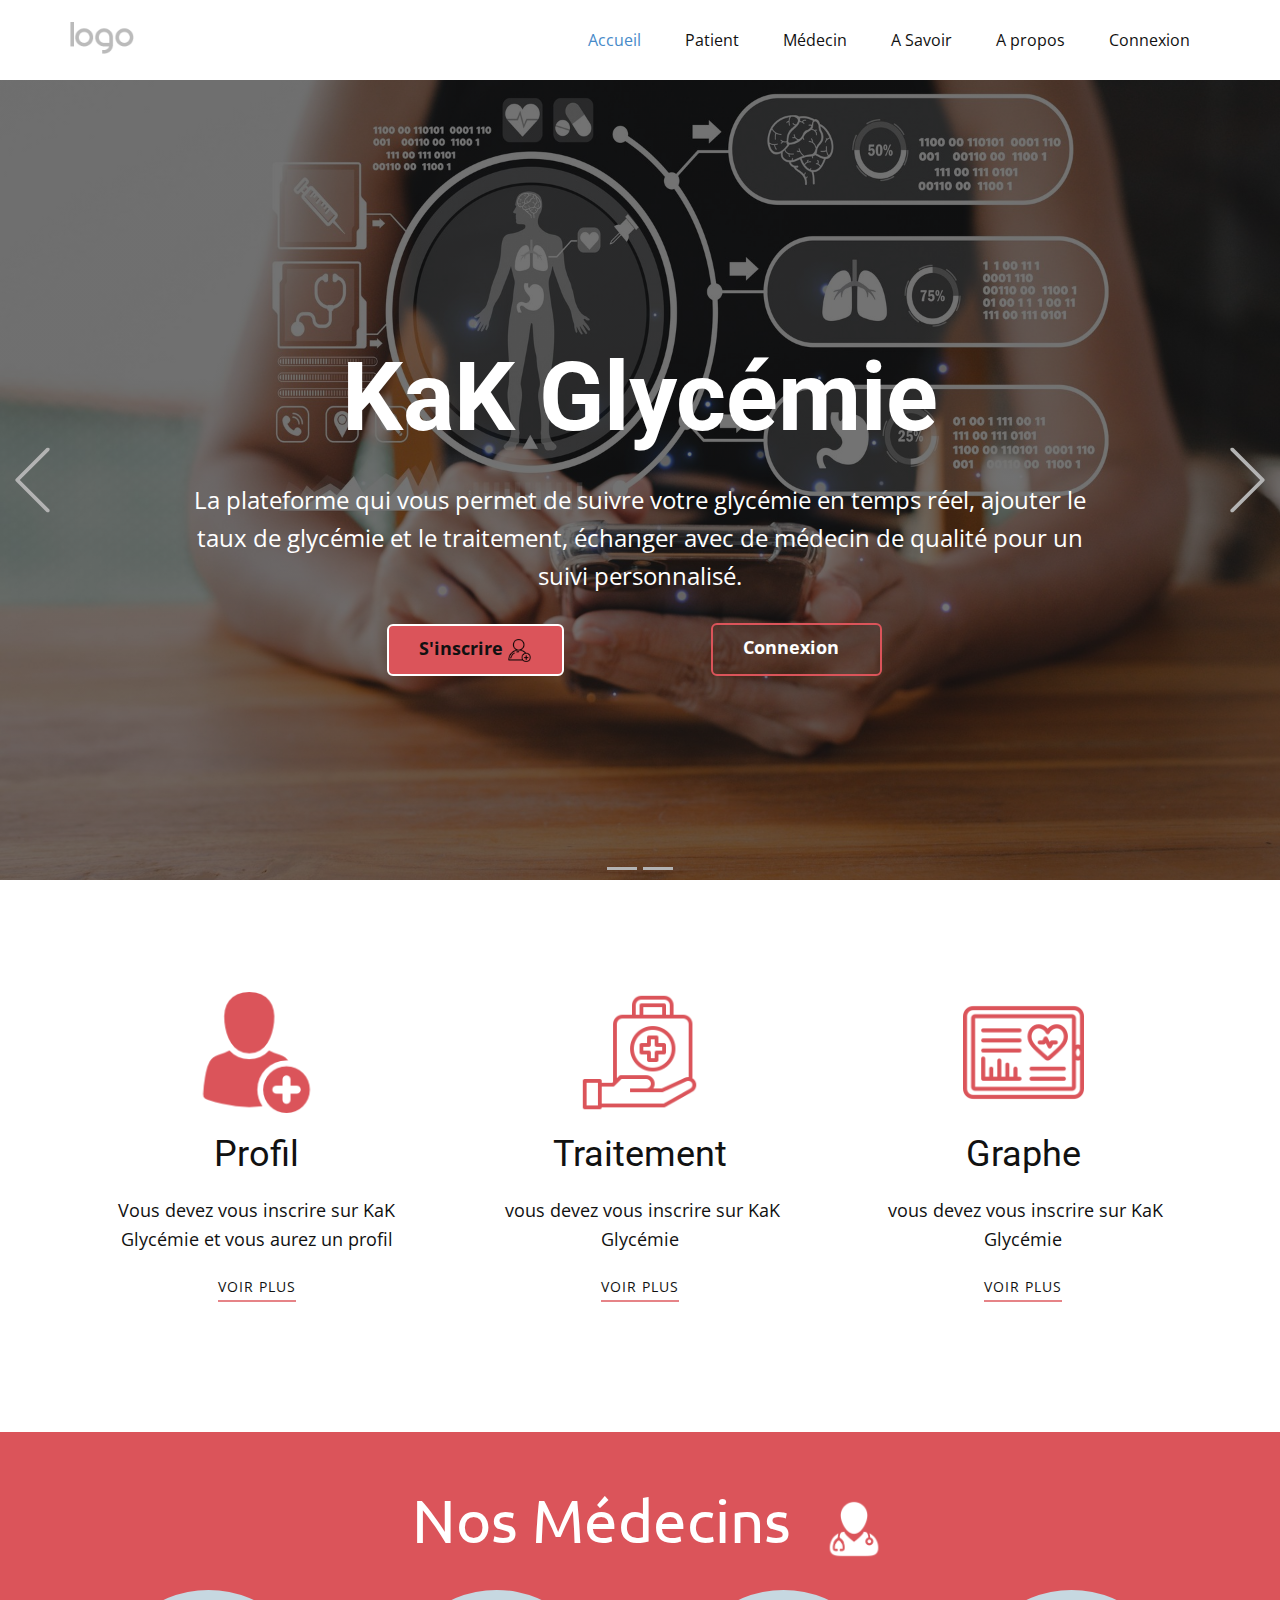
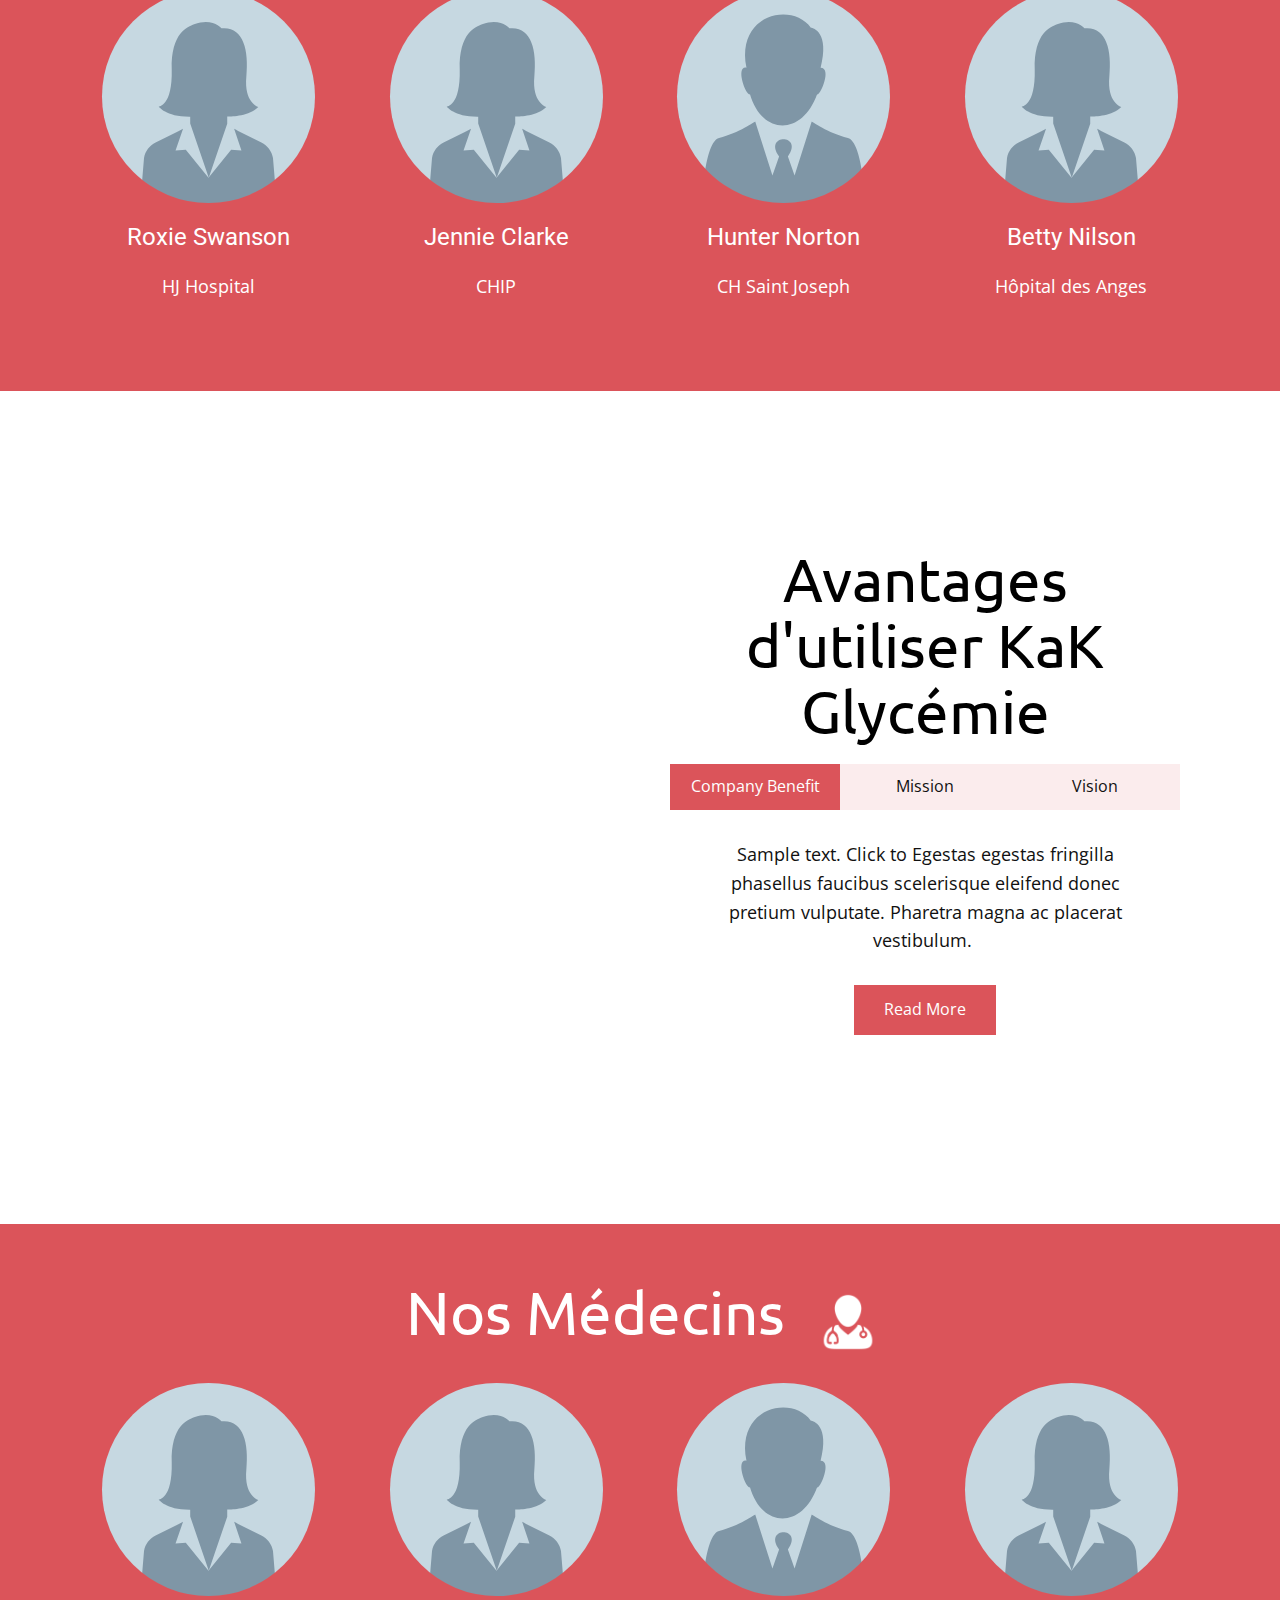
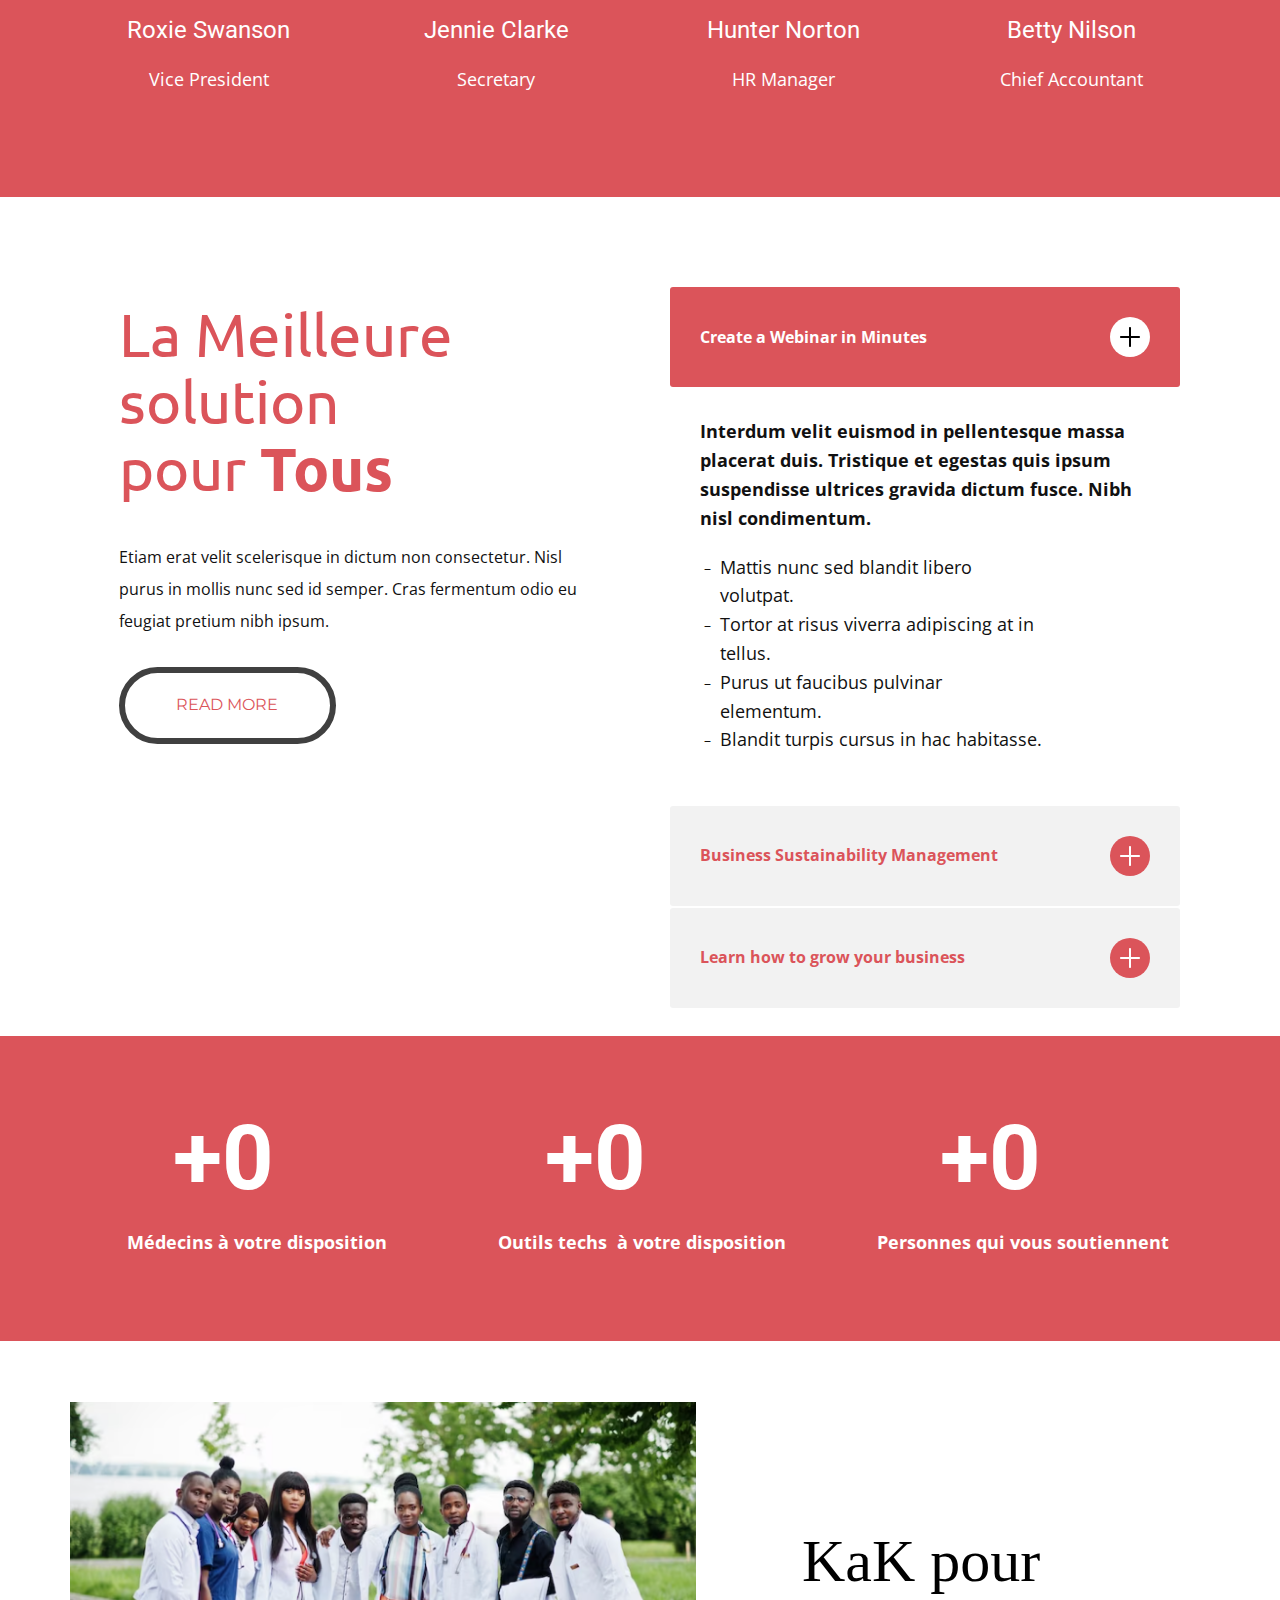
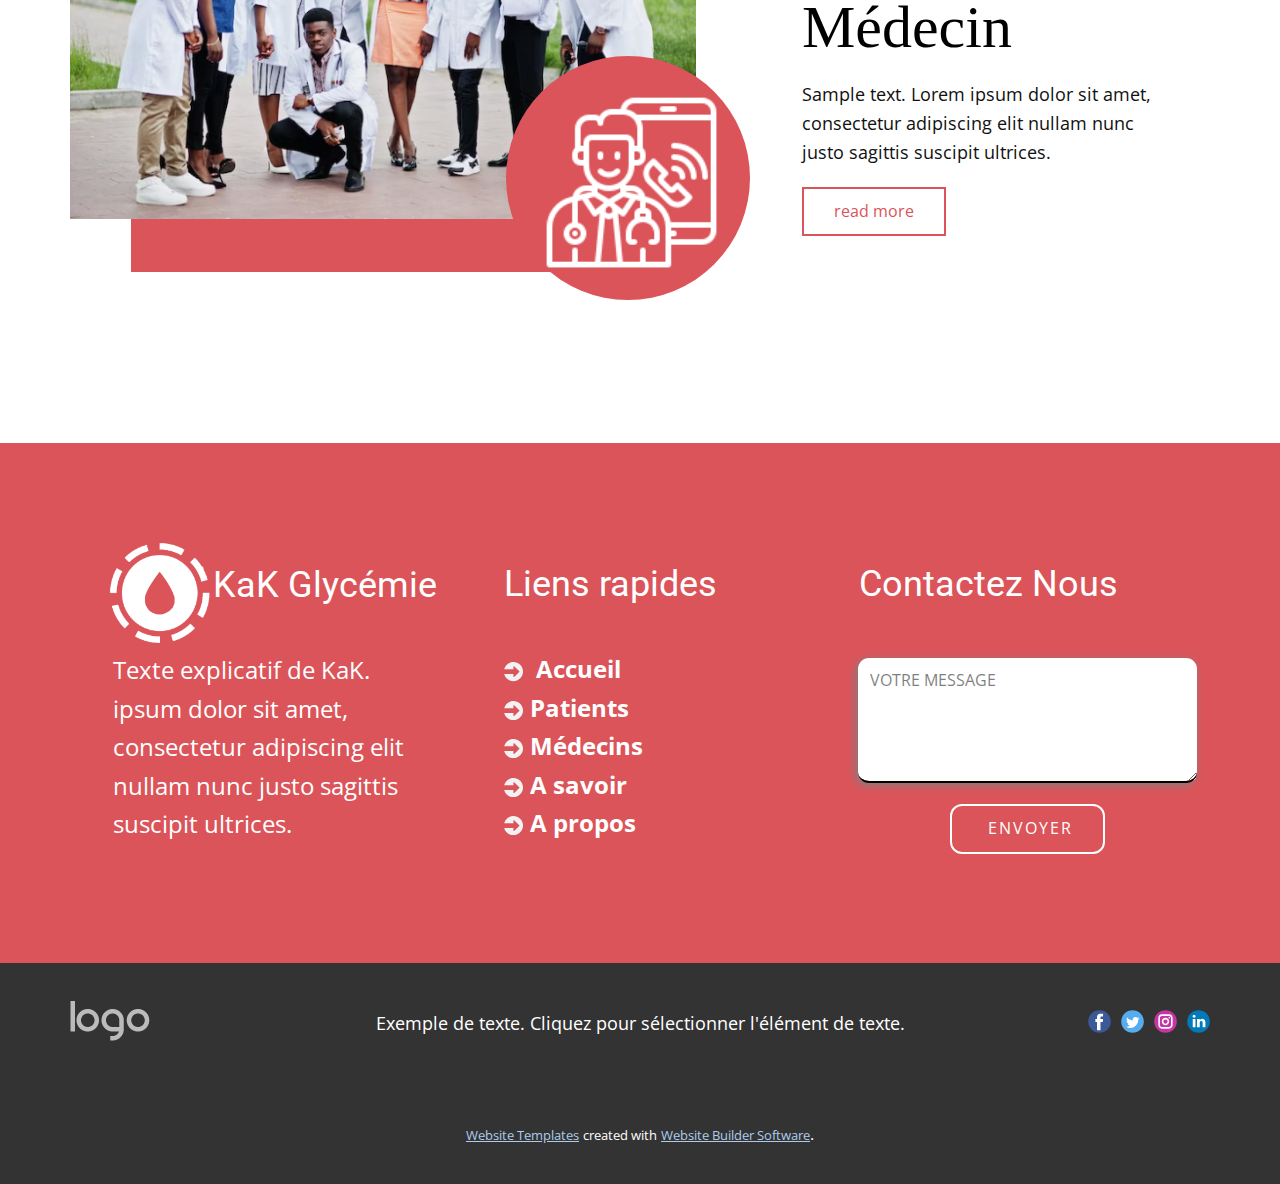
==== commit 331bb232: "add image" ====
--- a/index.html
+++ b/index.html
@@ -131,7 +131,7 @@
             suivi personnalisé.</p>
           <a href="https://nicepage.com/c/grid-website-templates"
             class="u-border-2 u-border-palette-2-base u-btn u-btn-round u-button-style u-hover-palette-2-base u-none u-radius-6 u-text-body-alt-color u-text-hover-white u-btn-1">Connexion&nbsp;&nbsp;<span
-              class="u-file-icon u-icon u-text-white u-icon-1"><img src="images/5178725-48355509.png" alt=""></span>
+              class="u-file-icon u-icon u-text-white u-icon-1"><img src="images/48355509.png" alt=""></span>
           </a>
           <a href="https://nicepage.com/c/grid-website-templates"
             class="u-active-palette-2-dark-1 u-border-2 u-border-active-white u-border-hover-black u-border-white u-btn u-btn-round u-button-style u-palette-2-base u-radius-6 u-text-body-color u-text-hover-white u-btn-2">
@@ -280,9 +280,7 @@
             <div class="u-container-align-center u-container-style u-layout-cell u-size-30 u-layout-cell-2">
               <div class="u-container-layout u-valign-middle u-container-layout-2">
                 <h2 class="u-align-center u-text u-text-default u-text-1">Avantages d'utiliser KaK Glycémie</h2>
-                <p class="u-align-center u-text u-text-2">Image from <a href="https://freepik.com"
-                    class="u-active-none u-border-none u-btn u-button-link u-button-style u-hover-none u-none u-text-palette-1-base u-btn-1">Freepik</a>
-                </p>
+                
                 <div class="u-expanded-width u-tab-links-align-justify u-tabs u-tabs-1">
                   <ul class="u-spacing-0 u-tab-list u-unstyled" role="tablist">
                     <li class="u-tab-item" role="presentation">
@@ -427,9 +425,7 @@
                   </span>
                 </h2>
                 <p class="u-align-left u-text u-text-2">Etiam erat velit scelerisque in dictum non consectetur. Nisl
-                  purus in mollis nunc sed id semper. Cras fermentum odio eu feugiat pretium nibh ipsum. Image from <a
-                    href="https://freepik.com"
-                    class="u-active-none u-border-none u-btn u-button-link u-button-style u-hover-none u-none u-text-palette-1-base u-btn-1">freepik</a>
+                  purus in mollis nunc sed id semper. Cras fermentum odio eu feugiat pretium nibh ipsum. 
                 </p>
                 <a href="https://nicepage.cc"
                   class="u-active-palette-2-base u-align-left u-border-6 u-border-grey-75 u-btn u-btn-round u-button-style u-custom-font u-font-montserrat u-hover-palette-2-light-1 u-none u-radius-50 u-text-active-white u-text-hover-grey-10 u-text-palette-2-base u-btn-2">read
@@ -632,7 +628,7 @@
               <div class="u-container-layout">
                 <div class="u-palette-2-base u-shape u-shape-1"></div>
                 <img class="u-image u-image-1" data-image-width="1280" data-image-height="853"
-                  src="images/210fa24c473dceb2d173d0cc62b384a23cb0fd79e09322bf98963bc2594177e4898f6cbdfc475746c3c7f624552fc0717c15f58b8164d31c81e04f_1280.jpg">
+                  src="images/img_team2.png">
                 <div class="u-palette-2-base u-preserve-proportions u-shape u-shape-circle u-shape-2"></div><span
                   class="u-file-icon u-icon u-text-white u-icon-1"><img src="images/4667180-d7611387.png" alt=""></span>
               </div>
--- a/Home.css
+++ b/Home.css
@@ -14,7 +14,7 @@
 }
 
  .u-section-1-1 {
-  background-image: linear-gradient(0deg, rgba(0,0,0,0.55), rgba(0,0,0,0.55)), url("images/210fa24c473dceb2d173d0cc62b384a23cb0fd79e09322bf98963bc2594177e4898f6cbdfc475746c3c7f624552fc0717c15f58b8164d31c81e04f_1280.jpg");
+  background-image: linear-gradient(0deg, rgba(0,0,0,0.55), rgba(0,0,0,0.55)), url("images/bg_patient_C.jpg");
   background-position: 50% 50%;
 }
 
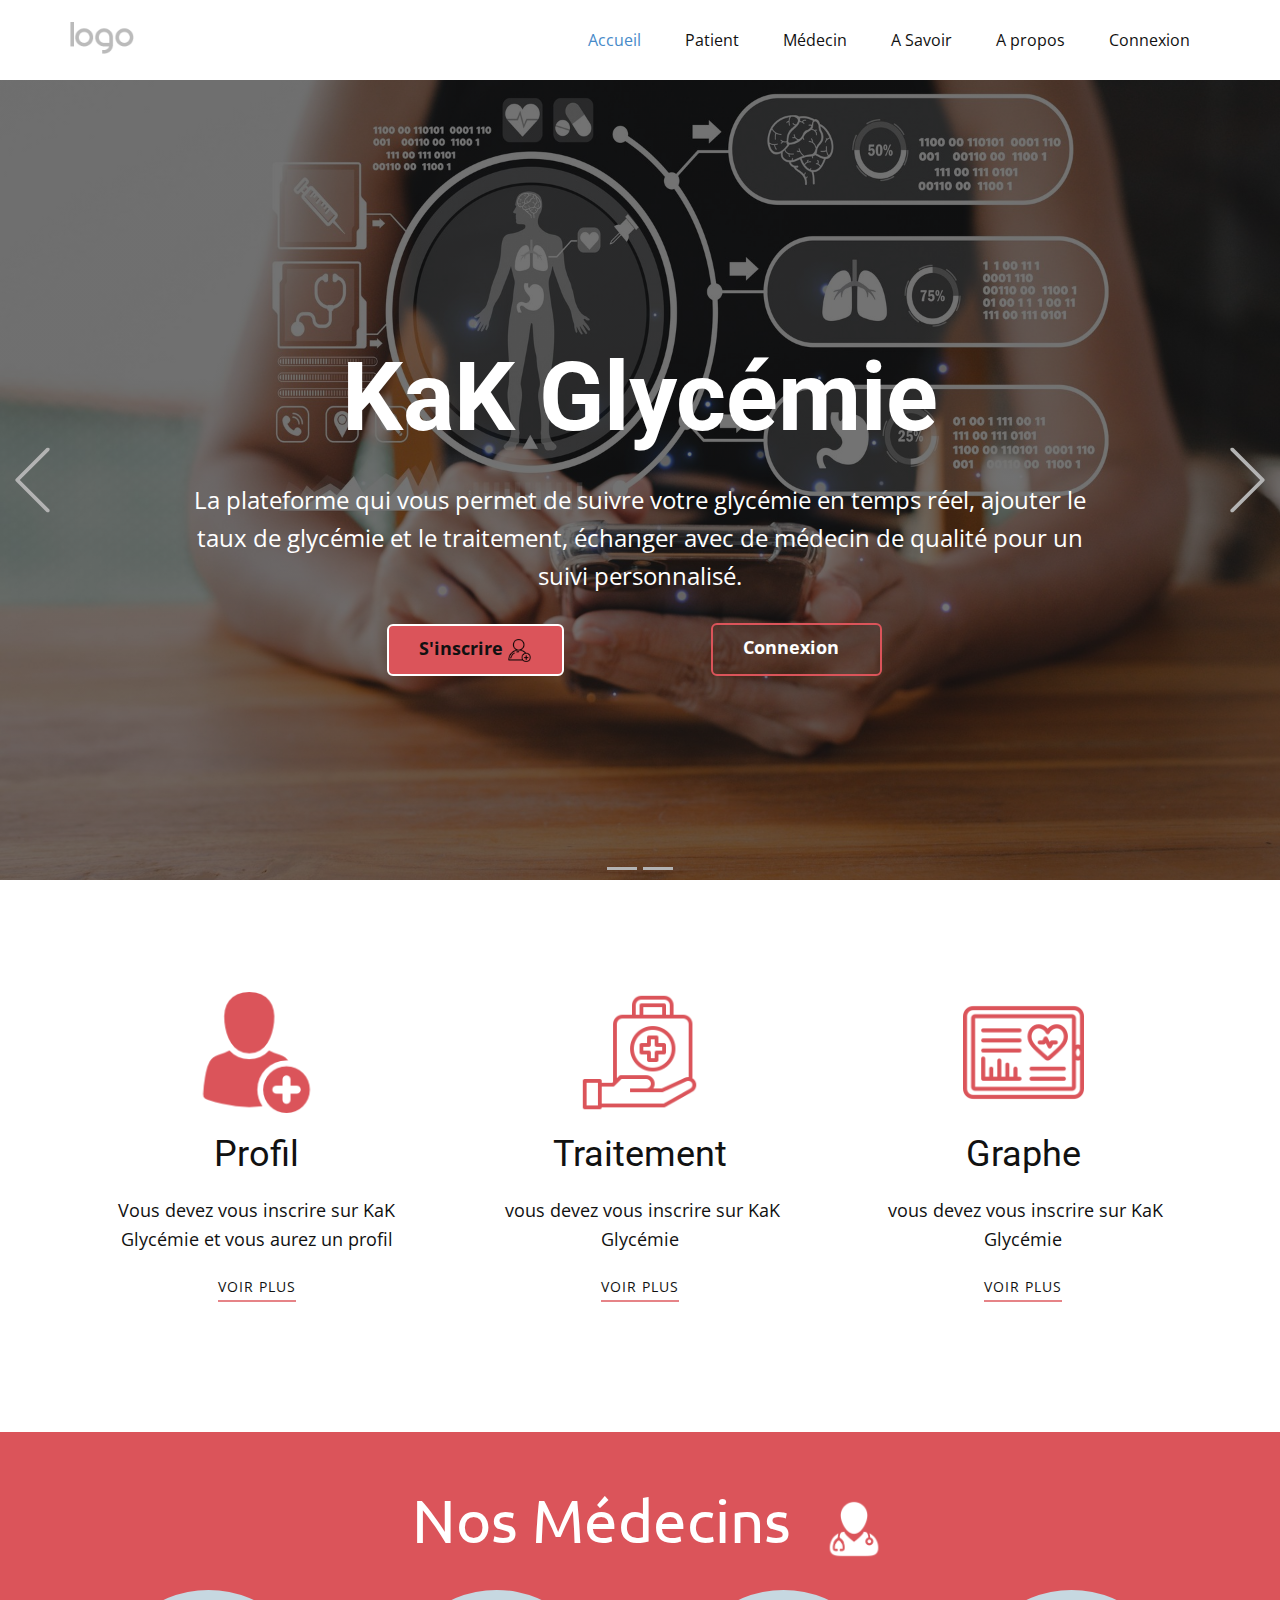
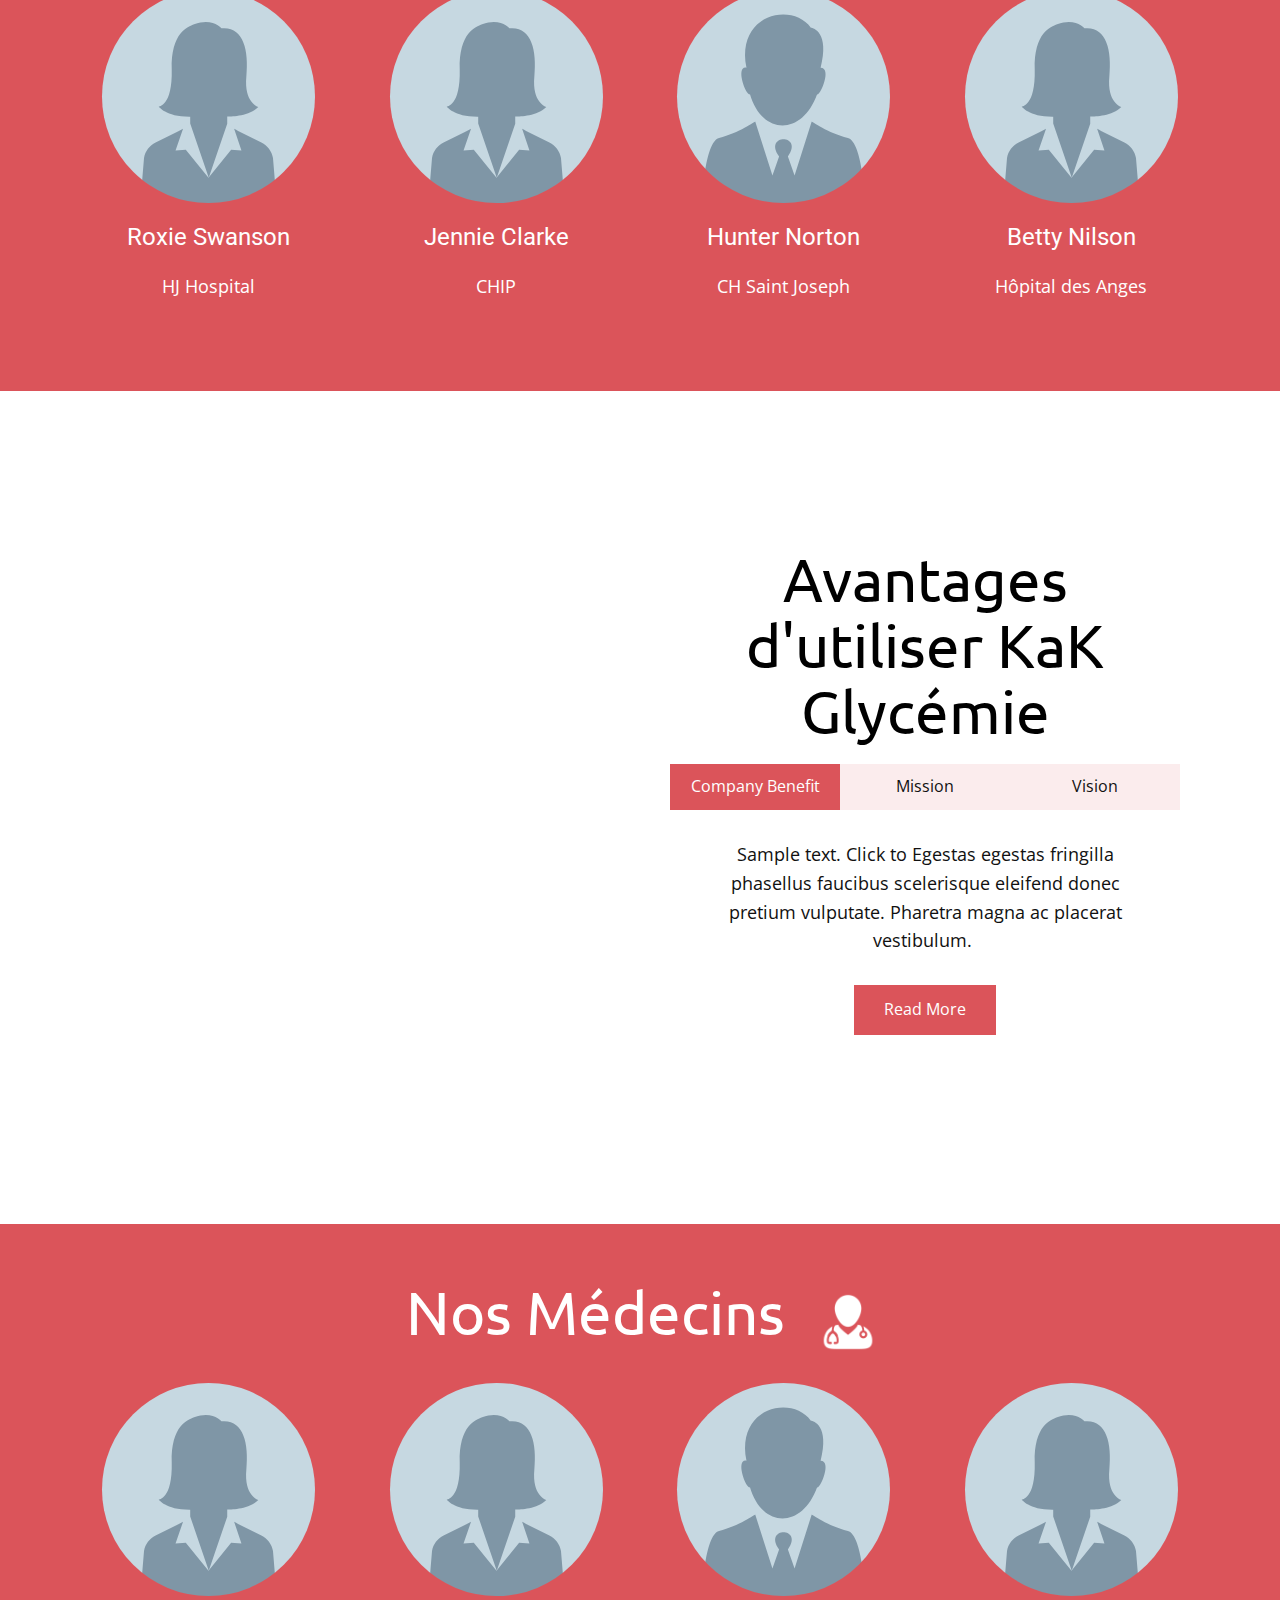
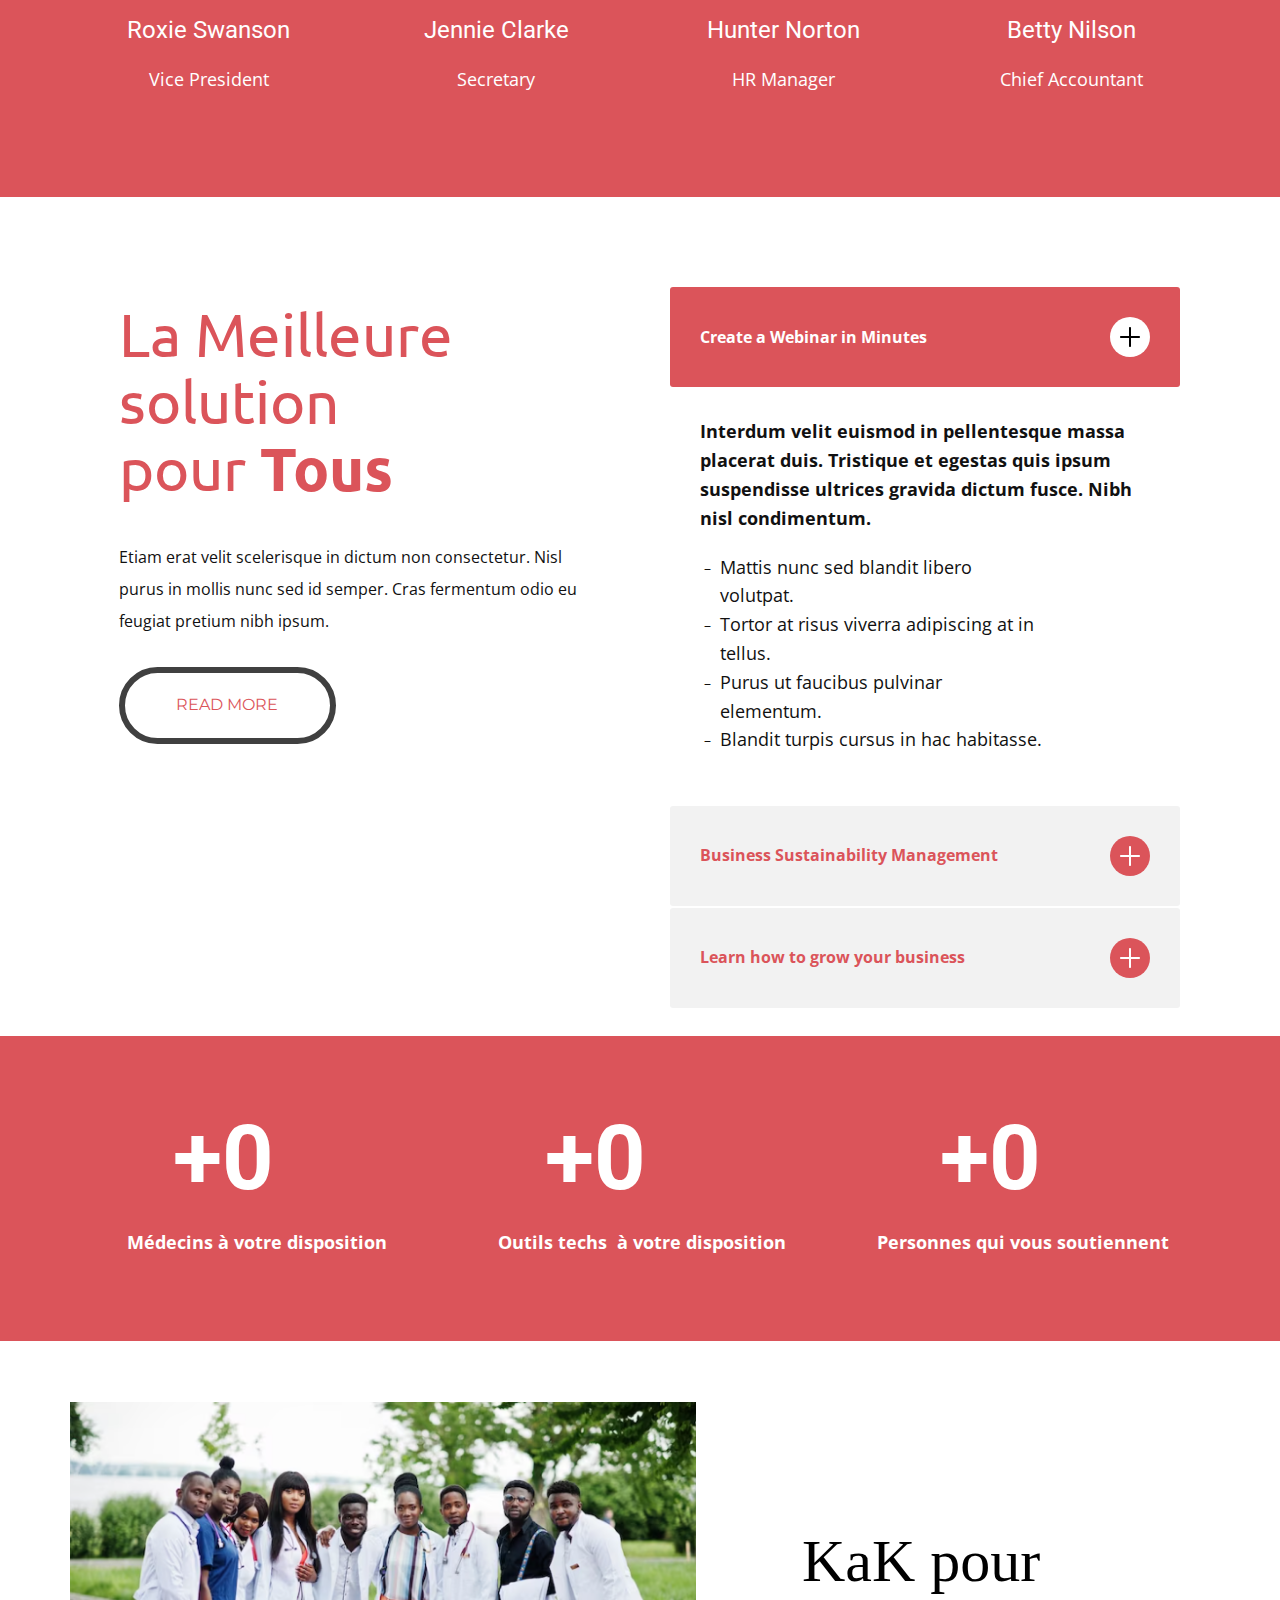
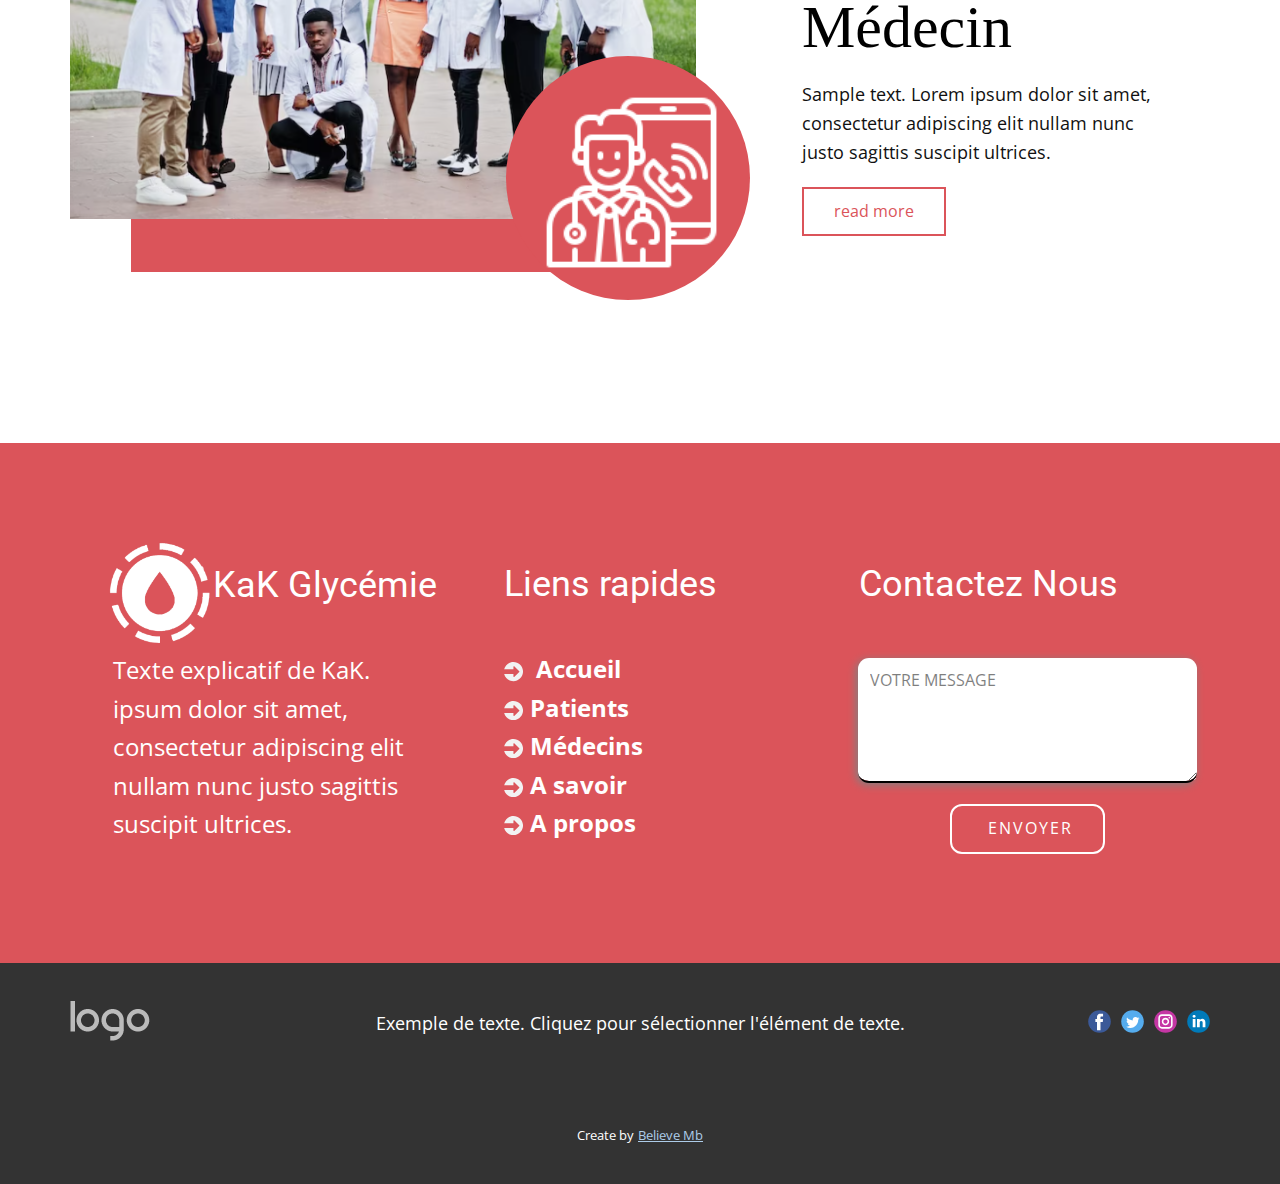
==== commit 21977433: "update footer" ====
--- a/index.html
+++ b/index.html
@@ -813,15 +813,14 @@
     </div>
   </footer>
   <section class="u-backlink u-clearfix u-grey-80">
-    <a class="u-link" href="https://nicepage.com/website-templates" target="_blank">
-      <span>Website Templates</span>
+    <p class="u-text">
+      <span>Create by</span>
+    </p>
+    <a class="u-link" href="#" target="_blank">
+      <span>Believe Mb </span>
     </a>
-    <p class="u-text">
-      <span>created with</span>
-    </p>
-    <a class="u-link" href="" target="_blank">
-      <span>Website Builder Software</span>
-    </a>.
+    
+    
   </section>
 
 </body>
